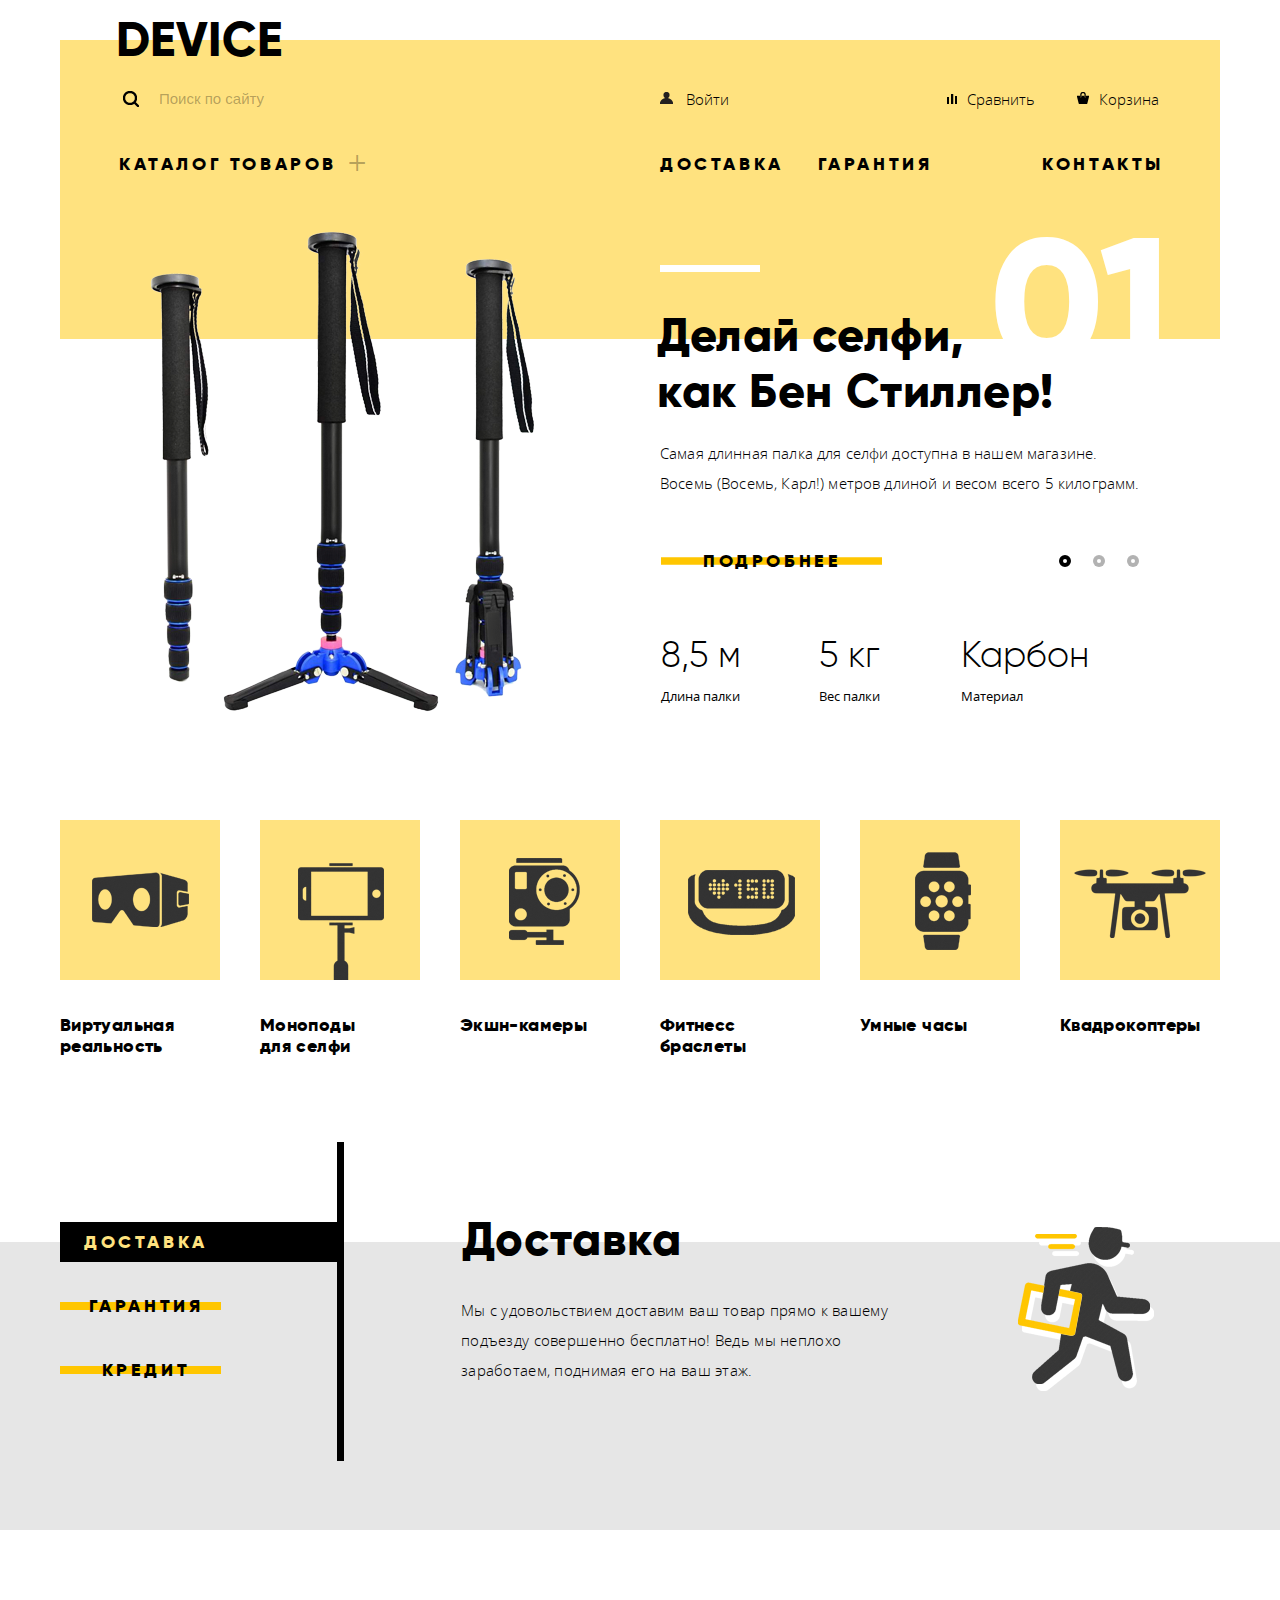
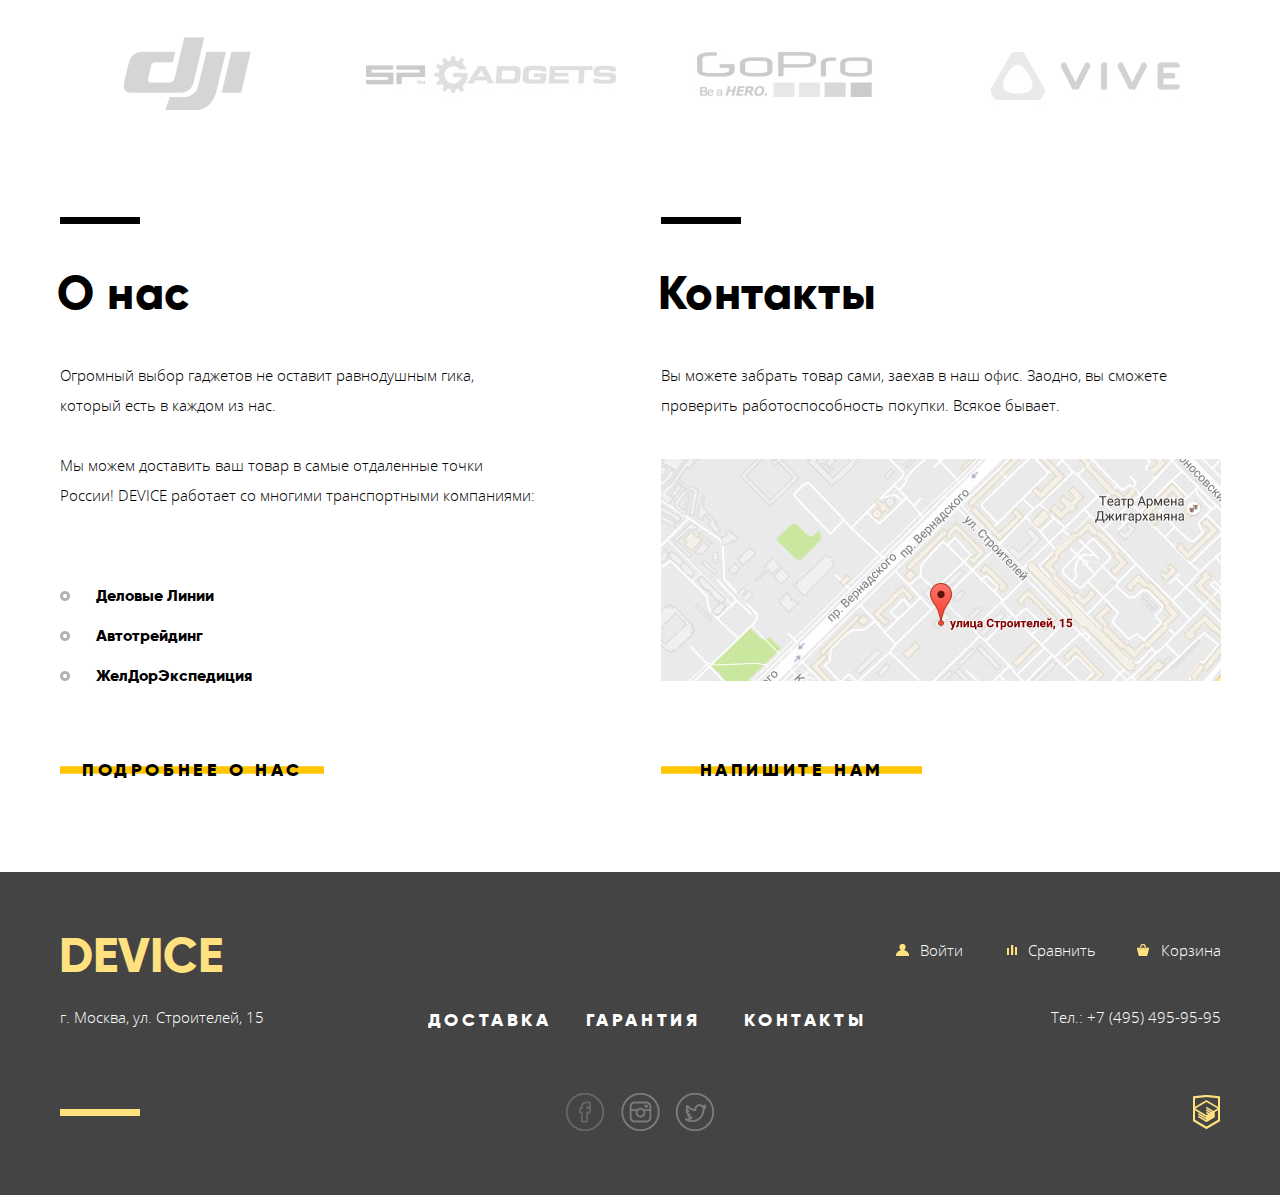
==== index.html @ 7cd91517 "With beautify" ====
<!DOCTYPE html>
<html lang='ru'>

<head>
    <meta charset='utf-8'>
    <title>HTML Academy: Девайс</title>
    <link rel='stylesheet' href='css/normalize.css'>
    <link rel='stylesheet' href='css/style.css'>
</head>

<body>
    <header class='main-header'>
        <div class='container'>
            <div class='logo'>
                <a>DEVICE</a>
            </div>

            <div class='main-navigation clearfix'>
                <form action='https://echo.htmlacademy.ru' method=”post”>
                    <input class="search-heald" type='search' name='search' placeholder='Поиск по сайту'>
                    <button class="search-btn" type="submit">Найти</button>
                </form>

                <a class='login' href='#'>Войти</a>
                <a class='basket' href='#'>Корзина</a>
                <a class='compare' href='#'>Сравнить</a>
            </div>

            <nav class='main-menu'>
                <ul class='level'>
                    <li class="first-name">
                        <a href='#'>каталог товаров</a>

                        <div class='menu-catalog'>
                            <ul>
                                <li><a href='#'>Виртуальная реальность</a>
                                </li>
                                <li><a href='catalog.html'>Моноподы для селфи</a>
                                </li>
                                <li><a href='#'>Экшн-камеры</a>
                                </li>
                            </ul>
                            <ul>
                                <li><a href='#'>Фитнесс-браслеты</a>
                                </li>
                                <li><a href='#'>Умные часы</a>
                                </li>
                            </ul>
                            <ul>
                                <li><a href='#'>Квадрокоптеры</a>
                                </li>
                            </ul>
                        </div>
                    </li>
                    <li>
                        <a href='#'>доставка</a>
                    </li>
                    <li>
                        <a href='#'>гарантия</a>
                    </li>
                    <li>
                        <a href='#'>контакты</a>
                    </li>
                </ul>
            </nav>
            <div class='marker'>
                <hr>
            </div>
        </div>
    </header>

    <main class='main'>
        <section class='container'>
            <div class='slide slide-1'>
                <div class='slide-img'>
                    <img src='img/slide_1.png' width='384' height='486' alt='Фото серфи палки'>
                </div>
                <span class='number'>01</span>
                <div class='slide-description'>
                    <h2>Делай селфи,<br>
              как Бен Стиллер!</h2>
                    <p>Самая длинная палка для селфи доступна в нашем магазине. Восемь (Восемь, Карл!) метров длиной и весом всего 5 килограмм.</p>
                    <a class='btn detail' href='#'>Подробнее</a>
                    <table>
                        <col span='3'>
                            <tr>
                                <td>8,5 м</td>
                                <td>5 кг</td>
                                <td>Карбон</td>
                            </tr>
                            <tr>
                                <th>Длина палки</th>
                                <th>Вес палки</th>
                                <th>Материал</th>
                            </tr>
                    </table>
                </div>
            </div>

            <div class='slide slide-2'>
                <div class='slide-img'>
                    <img src='img/slide_2.png' width='345' height='485' alt='Фото Фитнес браслеты'>
                </div>
                <span class='number'>02</span>
                <div class='slide-description'>
                    <h2>Худеем<br>
              правильно!</h2>
                    <p>Мотивирующие фитнесс-браслеты помогут найти в себе силы не пропускать занятия и соблюдать диету.</p>
                    <a class='btn detail' href='#'>Подробнее</a>
                    <table>
                        <col span='3'>
                            <tr>
                                <td>48 часов</td>
                                <td></td>
                                <td></td>
                            </tr>
                            <tr>
                                <th>Без подзарядки</th>
                                <th></th>
                                <th></th>
                            </tr>
                    </table>
                </div>
            </div>

            <div class='slide slide-3'>
                <div class='slide-img'>
                    <img src='img/slide_3.png' width='526' height='334' alt='Фото Квадрокоптеры'>
                </div>
                <span class='number'>03</span>
                <div class='slide-description'>
                    <h2>Порхает как бабочка,<br>
              жалит как пчела!</h2>
                    <p>Этот обычный, на первый взгляд, квадрокоптер оснащен мощным лазером, замаскированным под стандартную камеру.</p>
                    <a class='btn detail' href='#'>Подробнее</a>
                    <table>
                        <col span='3'>
                            <tr>
                                <td>800 м</td>
                                <td>50 м</td>
                                <td></td>
                            </tr>
                            <tr>
                                <th>Дальность полёта</th>
                                <th>Радиус поражения</th>
                                <th></th>
                            </tr>
                    </table>
                </div>
            </div>

            <div class='slider-buttons'>
                <input type='radio' id='btn-01' name='slide' checked>
                <input type='radio' id='btn-02' name='slide'>
                <input type='radio' id='btn-03' name='slide'>
                <label for='btn-01'></label>
                <label for='btn-02'></label>
                <label for='btn-03'></label>
            </div>
        </section>

        <section class='catalog-names container'>
            <a href='#'>
                <div class="cont-img">
                    <img src='img/popular_1.png' width='97' height='55' alt='Виртуальная реальность'>
                </div>
                <span>Виртуальная реальность</span>
            </a>

            <a class="down-flex" href='catalog.html'>
                <div class="cont-img">
                    <img src='img/popular_2.png' width='86' height='117' alt='Моноподы для селфи'>
                </div>
                <span>Моноподы для селфи</span>
            </a>

            <a href='#'>
                <div class="cont-img">
                    <img src='img/popular_3.png' width='71' height='87' alt='Экшн-камеры'>
                </div>
                <span>Экшн-камеры</span>
            </a>

            <a href='#'>
                <div class="cont-img">
                    <img src='img/popular_4.png' width='107' height='65' alt='Фитнесс браслеты'>
                </div>
                <span>Фитнесс браслеты</span>
            </a>

            <a href='#'>
                <div class="cont-img">
                    <img src='img/popular_5.png' width='56' height='98' alt='Умные часы'>
                </div>
                <span>Умные часы</span>
            </a>

            <a href='#'>
                <div class="cont-img">
                    <img src='img/popular_6.png' width='132' height='69' alt='Квадрокоптеры'>
                </div> <span>Квадрокоптеры</span>
            </a>
        </section>

        <section class='services-slider'>
            <div class='container'>
                <input type='radio' id='btn-1' name='toggle' checked>
                <input type='radio' id='btn-2' name='toggle'>
                <input type='radio' id='btn-3' name='toggle'>
                <div class='slides'>
                    <label for='btn-1'><span>доставка</span>
                    </label>
                    <label for='btn-2'><span>гарантия</span>
                    </label>
                    <label for='btn-3'><span>кредит</span>
                    </label>
                </div>

                <div class='service-item delivery'>
                    <h2>Доставка</h2>
                    <p>Мы с удовольствием доставим ваш товар прямо к вашему подъезду совершенно бесплатно! Ведь мы неплохо заработаем, поднимая его на ваш этаж.</p>
                </div>

                <div class='service-item guarantee'>
                    <h2>Гарантия</h2>
                    <p>Если из-за возгарания купленного у нас товара у вас сгорит дом — не переживайте, мы выдадим вам новый. Товар, не дом, конечно же.</p>
                </div>

                <div class='service-item credit'>
                    <h2>Кредит</h2>
                    <p>Залезть в долговую яму стало проще! Кредитные консультанты подберут для вас наиболее выгодные условия кредита. Выгодные для нашего банка, разумеется.</p>
                </div>
            </div>
        </section>

        <section class='logotypes container'>
            <a href='#'><img src='img/logo_1.png' width='260' height='100' alt='DJI'>
            </a>
            <a href='#'><img src='img/logo_2.png' width='260' height='100' alt='Gardets'>
            </a>
            <a href='#'><img src='img/logo_3.png' width='260' height='100' alt='GoPro'>
            </a>
            <a href='#'><img src='img/logo_4.png' width='260' height='100' alt='VIVE'>
            </a>
        </section>

        <div class='container'>
            <section class='info'>
                <h2>О нас</h2>
                <p>Огромный выбор гаджетов не оставит равнодушным гика, который есть в каждом из нас.</p>
                <p>Мы можем доставить ваш товар в самые отдаленные точки России! DEVICE работает со многими транспортными компаниями:</p>
                <ul>
                    <li>Деловые Линии</li>
                    <li>Автотрейдинг</li>
                    <li>ЖелДорЭкспедиция</li>
                </ul>
                <a class='btn' href='#'>Подробнее о нас</a>
            </section>

            <section class='contacts'>
                <h2>Контакты</h2>
                <p>Вы можете забрать товар сами, заехав в наш офис. Заодно, вы сможете проверить работоспособность покупки. Всякое бывает.</p>
                <a class='map' href='map.html'>
                    <img src='img/map.jpg' width='560' height='222' alt='Карта расположения'>
                </a>
                <a class='btn' href='form.html'>НАпишите нам</a>
            </section>
        </div>


        <div class='popup write-us'>
            <form action='https://echo.htmlacademy.ru' method=”post”>
                <label>Ваше имя:
                    <input type='text' name='name' placeholder='Представьтесь, пожалуйста'>
                </label>
                <label>Ваш e-mail:
                    <input type='email' name='email' placeholder='Для отправки ответа'>
                </label>
                <p>Текст письма:
                    <textarea name='emailtext' rows='3' cols='40' placeholder='В свободной форме'></textarea>
                </p>
                <button class='btn' type='submit' name='write-us'>Отправить</button>
            </form>
            <button class='btn-close' type='button' name='close'>Close</button>
        </div>

        <div class='popup big-map' title='Карта расположения'>
            <iframe src='https://www.google.com/maps/embed?pb=!1m14!1m8!1m3!1d3997.286304334932!2d30.323040340197753!3d59.93806332403565!3m2!1i1024!2i768!4f13.1!3m3!1m2!1s0x4696310fca5ba729%3A0xea9c53d4493c879f!2z0JHQvtC70YzRiNCw0Y8g0JrQvtC90Y7RiNC10L3QvdCw0Y8g0YPQuy4sIDE5LCDQodCw0L3QutGCLdCf0LXRgtC10YDQsdGD0YDQsywgMTkxMTg2!5e0!3m2!1sru!2sru!4v1424780846523' width='960' height='559' frameborder='0' style='border:0' allowfullscreen></iframe>
            <button class='btn-close' type='button' name='close'>Close</button>
        </div>
    </main>

    <footer class='main-footer'>
        <div class='container'>

            <div class='footer-logo'>
                <a>DEVICE</a>
                <p class='address'>г. Москва, ул. Строителей, 15</p>
            </div>

            <div class='footer-login'>
                <a href='#'>Войти</a>
                <a href='#'>Сравнить</a>
                <a href='#'>Корзина</a>
                <p class='phone'>Тел.: +7 (495) 495-95-95</p>
                <a class="icon-academy" href="#" alt=''>icon-academy</a>
            </div>

            <div class='footer-menu'>
                <ul class='menu-centre'>
                    <li><a href='#'>Доставка</a>
                    </li>
                    <li><a href='#'>Гарантия</a>
                    </li>
                    <li><a href='#'>Контакты</a>
                    </li>
                </ul>

                <div class='footer-social'>
                    <a class='social-btn social-btn-fb' href='#'>facebook</a>
                    <a class='social-btn social-btn-inst' href='#'>instagram</a>
                    <a class='social-btn social-btn-twit' href='#'>twiter</a>
                </div>
            </div>

        </div>
    </footer>

    <script>
        var linkWrite = document.querySelector('.contacts .btn');
        var write = document.querySelector('.write-us-show');
    </script>
</body>

</html>
---- css/style.css ----
@font-face {
    font-family: 'Open Sans';
    font-style: normal;
    font-weight: 300;
    src: url('../fonts/opensanslight.woff2') format('woff2'), url('../fonts/opensanslight.woff') format('woff'), url('../fonts/opensanslight.ttf') format('truetype');
}
@font-face {
    font-family: 'Open Sans';
    font-style: normal;
    font-weight: 600;
    src: url('../fonts/opensans.woff2') format('woff2'), url('../fonts/opensans.woff') format('woff'), url('../fonts/opensans.ttf') format('truetype');
}
@font-face {
    font-family: 'Gilroy';
    font-style: normal;
    font-weight: 700;
    src: url('../fonts/gilroyextrabold.woff2') format('woff2'), url('../fonts/gilroyextrabold.woff') format('woff'), url('../fonts/Gilroyextrabold.ttf') format('truetype');
}
@font-face {
    font-family: 'Gilroy';
    font-style: normal;
    font-weight: 300;
    src: url('../fonts/gilroylight.woff2') format('woff2'), url('../fonts/gilroylight.woff') format('woff'), url('../fonts/Gilroylight.ttf') format('truetype');
}
body {
    display: flex;
    justify-content: center;
    flex-wrap: wrap;
    min-width: 1200px;
    background-color: #ffffff;
    font-family: 'Open Sans', Arial, sans-serif;
    font-size: 15px;
    line-height: 30px;
    font-weight: lighter;
}
a {
    text-decoration: none;
    color: #000000;
}
img {
    max-width: 100%;
}
.container {
    width: 1160px;
    margin: 0 20px;
    position: relative;
}
.clearfix::after {
    content: '';
    display: table;
    clear: both;
}
/*  Start header  */

.main-header .container {
    margin-top: 40px;
    background-color: #ffe27f;
}
.main-header a:hover {
    opacity: 0.6;
}
.main-header a:active {
    opacity: 0.3;
}
.logo {
    position: relative;
    top: -15px;
    margin-left: 56px;
    letter-spacing: 0.01em;
    font-family: 'Gilroy', Arial, sans-serif;
    font-weight: 900;
    font-size: 48px;
    color: black;
}
.inner .logo {
    top: -13px;
    margin-left: 59px;
}
.main-navigation {
    position: relative;
    margin-left: 5%;
    margin-right: 5%;
    margin-top: 14px;
}
.search-heald {
    float: left;
    width: 355px;
    font-size: 15px;
    padding-left: 41px;
    margin-top: 5px;
    border: none;
    background-color: #ffe27f;
    background-image: url(../img/icon_search.png);
    background-repeat: no-repeat;
    background-position: 5px 2px;
    color: rgba( 0, 0, 0, 0.3);
}
.search-heald::-webkit-input-placeholder {
    color: rgba( 0, 0, 0, 0.3)
}
.search-heald::-moz-placeholder {
    color: rgba( 0, 0, 0, 0.3)
}
.search-heald:-ms-input-placeholder {
    color: rgba( 0, 0, 0, 0.3)
}
.search-heald:hover::-webkit-input-placeholder {
    color: rgba( 0, 0, 0, 0.6)
}
.search-heald:hover::-moz-placeholder {
    color: rgba( 0, 0, 0, 0.6)
}
.search-heald:hover:-ms-input-placeholder {
    color: rgba( 0, 0, 0, 0.6)
}
.search-heald:focus::-webkit-input-placeholder {
    color: rgba( 0, 0, 0, 1)
}
.search-heald:focus::-moz-placeholder {
    color: rgba( 0, 0, 0, 1)
}
.search-heald:focus:-ms-input-placeholder {
    color: rgba( 0, 0, 0, 1)
}
.main-navigation input:focus {
    color: rgba( 0, 0, 0, 1);
    border-bottom: 2px solid black;
}
.main-navigation .search-btn {
    visibility: hidden;
    display: inline-block;
    vertical-align: baseline;
    position: absolute;
    left: 355px;
    bottom: 4px;
    width: 80px;
    height: 45px;
    background-color: transparent;
    background-image: none;
    border: 2px solid black;
    padding-left: 0;
}
.main-navigation .search-btn:hover {
    background-color: black;
    color: white;
}
.main-navigation .search-btn:active {
    color: rgba(255, 255, 255, 0.5);
    visibility: visible;
}
.search-heald:focus ~ .search-btn {
    visibility: visible;
}
.main-navigation a {
    display: inline-block;
    vertical-align: baseline;
    margin-right: 3px;
    padding-left: 31px;
    background-repeat: no-repeat;
    background-position: 5px 8px;
}
.main-navigation .login {
    float: left;
    margin-left: 182px;
    padding-right: 15px;
    max-width: 184px;
    overflow: hidden;
    text-overflow: clip;
    background-image: url(../img/icon_user.png);
}
.inner .logout {
    padding-left: 4px;
}
.main-navigation .compare {
    float: right;
    padding-right: 30px;
    background-image: url(../img/icon_compare.png);
    background-position: 11px 10px;
}
.main-navigation .basket {
    float: right;
    background-image: url(../img/icon_basket.png);
    background-position: 9px 8px;
}
.main-menu {
    margin-left: 59px;
    margin-right: 56px;
    margin-top: 35px;
    padding-bottom: 29px;
    font-family: 'Gilroy', Arial, sans-serif;
    font-weight: 900;
    font-size: 18px;
    color: black;
    text-transform: uppercase;
    letter-spacing: 0.2em;
}
.level {
    text-align: right;
    padding-left: 0;
}
.level>li {
    display: inline-block;
    vertical-align: baseline;
    width: 130px;
}
.level>li:first-child {
    float: left;
    width: 255px;
    text-align: left;
}
.first-name:hover .menu-catalog {
    display: inline-block;
    vertical-align: baseline;
}
.menu-catalog:hover {
    display: inline-block;
    vertical-align: baseline;
}
.first-name:after {
    content: '+';
    position: absolute;
    padding-left: 10px;
    font-size: 38px;
    font-weight: 300;
    cursor: pointer;
    color: rgba( 0, 0, 0, 0.3)
}
.first-name:hover:after {
    color: rgba( 0, 0, 0, 0.2)
}
.first-name:active:after {
    color: rgba( 0, 0, 0, 0.1)
}
.level>li:nth-child(3) {
    margin-left: 10px;
}
.level>li:last-child {
    margin-left: 93px;
}
.menu-catalog {
    position: absolute;
    display: none;
    width: 1140px;
    top: 130px;
    left: 0px;
    background-color: #ffe27f;
    padding-top: 40px;
    padding-left: 20px;
    padding-bottom: 40px;
    z-index: 10;
    font-family: 'Open Sans', Arial, sans-serif;
    font-size: 15px;
    font-weight: 300;
    text-transform: none;
    letter-spacing: 0.01em;
}
.menu-catalog ul {
    display: inline-block;
    list-style: none;
    vertical-align: top;
}
/*  Only for Index.html  */

.marker {
    width: 100%;
    height: 74px;
}
.marker hr {
    width: 100px;
    height: 7px;
    margin-left: 600px;
    margin-top: 39px;
    border: none;
    background-color: #ffffff;
}
/* Start HEADER for catalog.html section */

.inner h1 {
    font-family: 'Gilroy', Arial, sans-serif;
    font-size: 47px;
    line-height: 56px;
    font-weight: 900;
    margin: 0;
}
.arrows {
    padding-left: 60px;
    padding-top: 33px;
    background-color: #ffffff;
    letter-spacing: 0.04em;
}
.breadcrumbs ul {
    padding: 0;
    padding-top: 1px;
    margin-left: -1px;
}
.breadcrumbs li {
    display: inline-block;
    vertical-align: baseline;
    letter-spacing: -0.01em;
    color: rgba(0, 0, 0, 0.3);
}
.breadcrumbs a {
    color: rgba(0, 0, 0, 0.3);
    padding-right: 17px;
    background-image: url(../img/icon_nav_arrow.png);
    background-repeat: no-repeat;
    background-position: right center;
}
.second-layer {
    margin-left: 15px;
    margin-right: 10px;
}
/* End HEADER for catalog.html section */
/*  End header  */
/*  Start main  */

.main {
    width: 100%;
    display: flex;
    flex-wrap: wrap;
    justify-content: center;
}
.main h2 {
    font-family: 'Gilroy', Arial, sans-serif;
    font-size: 47px;
    line-height: 56px;
    font-weight: 900;
    margin: 0;
    margin-left: -3px;
    margin-top: 3px;
    letter-spacing: 0.012em;
}
.slide-1 img {
    padding-left: 90px;
    margin-top: -111px;
    position: relative;
}
.slide-img {
    display: inline-block;
    vertical-align: top;
    float: left;
    width: 600px;
}
.slide-2,
.slide-3 {
    display: none;
}
.slide-description {
    display: inline-block;
    vertical-align: top;
    margin-top: -35px;
}
.number {
    position: absolute;
    right: 55px;
    top: -110px;
    width: 175px;
    font-family: 'Gilroy', Arial, sans-serif;
    font-size: 180px;
    font-weight: 900;
    line-height: 150px;
    color: #ffffff;
}
.slide-description p {
    padding-top: 4px;
    width: 485px;
    margin-bottom: 1px;
    letter-spacing: 0.01em;
}
.btn {
    display: inline-block;
    vertical-align: baseline;
    padding: 0 42px;
    margin: 42px 0;
    position: relative;
    border: none;
    background-color: transparent;
    line-height: 40px;
    font-family: 'Gilroy', Arial, sans-serif;
    font-weight: 900;
    font-size: 18px;
    color: black;
    text-transform: uppercase;
    letter-spacing: 0.2em;
    z-index: 1;
}
/*  start color line under text  */

.btn:before {
    content: '';
    position: absolute;
    display: inline-block;
    height: 6px;
    top: 16px;
    right: 1px;
    left: 0;
    z-index: -1;
    background-color: #ffc600;
    border-top: 1px solid #ffd43e;
    border-bottom: 1px solid #ffd43e;
}
.btn:hover {
    background-color: #ffc600;
}
.btn:active {
    color: rgba(0, 0, 0, 0.3);
}
.slide-description .btn {
    margin-left: 1px;
}
/*  end color line under text  */

.slide-description table {
    margin-left: -2px;
    table-layout: fixed;
    width: 460px;
    text-align: left;
}
.slide-description td {
    font-family: 'Gilroy', Arial, sans-serif;
    font-size: 36px;
    line-height: 58px;
}
.slide-description td:nth-child(2) {
    width: 138px;
}
.slide-description th {
    font-family: 'Open Sans', Arial, sans-serif;
    font-size: 13px;
    line-height: 16px;
}
.slider-buttons {
    display: inline-block;
    vertical-align: baseline;
    position: relative;
    left: 390px;
    bottom: 161px;
}
.slider-buttons input {
    display: none;
}
.slider-buttons label {
    margin: 0 9px;
    display: inline-block;
    vertical-align: baseline;
    width: 4px;
    height: 4px;
    border-radius: 50%;
    border: 4px solid rgba(0, 0, 0, 0.3);
    background-color: white;
}
#btn-01:checked ~ label[for='btn-01'],
#btn-02:checked ~ label[for='btn-02'],
#btn-03:checked ~ label[for='btn-03'] {
    border-color: rgba(0, 0, 0, 1);
}
.slider-buttons label:hover {
    border-color: rgba(0, 0, 0, 0.4);
}
.slider-buttons label:active {
    border-color: rgba(0, 0, 0, 1);
}
/*  example of FLEX  */

.catalog-names {
    margin-top: 83px;
    display: flex;
    flex-wrap: wrap-reverse;
    justify-content: space-between;
}
.catalog-names a {
    display: inline-block;
    vertical-align: baseline;
    width: 160px;
}
.catalog-names a:nth-child(1) img {
    margin-top: -1px;
}
.catalog-names a:nth-child(2) img {
    margin-left: 2px;
}
.catalog-names a:nth-child(3) img {
    margin-top: 2px;
    margin-left: 9px;
}
.catalog-names a:nth-child(4) img {
    margin-top: 4px;
    margin-left: 3px;
}
.catalog-names a:nth-child(5) img {
    margin-top: 2px;
    margin-left: 6px;
}
.catalog-names a:nth-child(6) img {
    margin-top: 6px;
    margin-left: -1px;
}
.cont-img {
    display: flex;
    justify-content: center;
    align-items: center;
    width: 160px;
    height: 160px;
    background-color: #ffe27f;
    margin-bottom: 35px;
}
.cont-img:hover {
    background-color: #ffc600;
}
.cont-img:active img {
    opacity: 0.3;
}
.down-flex div {
    align-items: flex-end;
}
.catalog-names span {
    display: inline-block;
    font-family: 'Gilroy', Arial, sans-serif;
    font-weight: 900;
    font-size: 18px;
    color: black;
    line-height: 21px;
    vertical-align: top;
    letter-spacing: 0.020em;
}
.down-flex span {
    width: 120px;
}
.services-slider {
    width: 100%;
    margin-top: 185px;
    background-color: #e6e6e6;
    height: 288px;
}
.services-slider .container {
    margin: 0 auto;
    position: relative;
    top: -100px;
    height: 320px;
    padding-left: 2px;
}
.services-slider input {
    display: none;
}
.services-slider .slides {
    display: inline-block;
    vertical-align: baseline;
    border-right: 7px solid #000;
    min-width: 100px;
    width: 277px;
    padding-top: 80px;
    padding-bottom: 47px;
    margin-left: -1px;
}
.services-slider label {
    display: block;
    margin-bottom: 24px;
    font-family: 'Gilroy', Arial, sans-serif;
    font-weight: 900;
    font-size: 18px;
    color: black;
    text-transform: uppercase;
    letter-spacing: 0.2em;
}
.services-slider span {
    display: inline-block;
    vertical-align: baseline;
    position: relative;
    width: 150px;
    padding-left: 11px;
    text-align: center;
    line-height: 40px;
    cursor: pointer;
    z-index: 0;
}
.services-slider span::before {
    content: '';
    position: absolute;
    height: 8px;
    left: 0;
    right: 0;
    top: 16px;
    background-color: #ffc600;
    z-index: -1;
}
.services-slider span:hover {
    background-color: #ffc600;
}
.services-slider span:active {
    background-color: #000;
}
.services-slider span:active::before {
    content: none;
}
#btn-1:checked ~ div label[for='btn-1'],
#btn-2:checked ~ div label[for='btn-2'],
#btn-3:checked ~ div label[for='btn-3'] {
    color: #ffe27f;
    background-color: #000000;
}
#btn-1:checked ~ div label[for='btn-1'] span::before,
#btn-2:checked ~ div label[for='btn-2'] span::before,
#btn-3:checked ~ div label[for='btn-3'] span::before {
    content: none;
}
.service-item {
    display: inline-block;
    vertical-align: baseline;
    max-width: 455px;
    margin-left: 113px;
    letter-spacing: 0.019em;
}
.delivery:before {
    content: '';
    display: inline-block;
    vertical-align: baseline;
    position: absolute;
    width: 140px;
    height: 170px;
    right: 63px;
    top: 85px;
    background-image: url(../img/delivery.png);
    background-repeat: no-repeat;
}
.service-item h2 {
    padding-bottom: 13px;
    padding-left: 4px;
    letter-spacing: 0.02em;
}
.guarantee,
.credit {
    display: none;
}
.logotypes {
    display: flex;
    justify-content: space-between;
    padding-top: 95px;
    padding-bottom: 65px;
}
.logotypes a {
    display: inline-block;
    vertical-align: baseline;
}
.logotypes img {
    filter: grayscale(1);
    opacity: 0.2;
}
.logotypes img:hover {
    filter: grayscale(0);
    opacity: 1;
}
.info {
    display: inline-block;
    vertical-align: baseline;
    width: 41%;
    padding-right: 118px;
    padding-top: 4px;
    padding-left: 0px;
}
.info:before,
.contacts:before {
    content: '';
    display: inline-block;
    vertical-align: baseline;
    width: 80px;
    height: 7px;
    background-color: #000000;
}
.info h2,
.contacts h2 {
    margin-top: 32px;
    margin-bottom: 39px;
}
.info p {
    margin-top: 30px;
    letter-spacing: 0.00em;
}
.info ul {
    padding: 0;
    margin-top: 66px;
    font-family: 'Gilroy', Arial, sans-serif;
    font-size: 16px;
    font-weight: 900;
}
.info li {
    line-height: 40px;
    list-style: none;
    padding-left: 36px;
    background-image: url(../img/icon_circle.png);
    background-repeat: no-repeat;
    background-position: 0 center;
}
.info .btn {
    margin-top: 38px;
    padding-left: 22px;
    padding-right: 22px;
}
.contacts {
    padding-top: 4px;
    padding-left: 3px;
    padding-bottom: 40px;
    display: inline-block;
    width: 559px;
    vertical-align: top;
}
.contacts .map {
    display: inline-block;
    vertical-align: baseline;
    margin-top: 24px;
    margin-right: -1px;
    margin-bottom: 20px;
}
.contacts .btn {
    margin-top: 40px;
    padding-left: 39px;
    padding-right: 39px;
}
.popup {
    display: none;
    position: fixed;
    width: 960px;
    height: 559px;
    z-index: 20;
    top: 15%;
    left: 50%;
    margin-left: -480px;
    box-shadow: 0 10px 20px 5px rgba(0, 0, 0, 0.5);
}
.write-us-show,
.map-show {
    display: block;
}
.write-us {
    background-color: white;
    width: 760px;
    height: 359px;
    padding: 100px;
    text-align: left;
    font-size: 0;
}
.write-us label {
    width: 360px;
    display: inline-block;
    vertical-align: baseline;
    font-family: 'Gilroy', Arial, sans-serif;
    font-size: 18px;
    font-weight: 900;
}
.write-us label:first-child {
    margin-right: 40px;
}
.write-us p {
    margin-top: 40px;
    font-family: 'Gilroy', Arial, sans-serif;
    font-size: 18px;
    font-weight: 900;
}
.write-us input,
.write-us textarea {
    padding-left: 20px;
    font-family: 'Open Sans', Arial, sans-serif;
    font-size: 14px;
    font-weight: 500;
    line-height: 50px;
    background-color: #f3f3f3;
    color: black;
    border: none;
    overflow: hidden;
}
.write-us input {
    width: 340px;
}
.write-us textarea {
    display: block;
    width: 740px;
    height: 155px;
    color: rgba(0, 0, 0, 0.4);
}
.write-us .btn {
    z-index: 1;
}
.big-map iframe {
    background-color: #ebebeb;
    background-image: url(../img/big_map.jpg);
    background-size: contain;
}
.btn-close {
    position: absolute;
    display: block;
    width: 55px;
    height: 55px;
    top: 22px;
    right: 22px;
    border-radius: 50%;
    background-color: #ffc600;
    border: 1px solid #ffc600;
    opacity: 0.5;
    font-size: 0;
}
.btn-close:before,
.btn-close:after {
    content: '';
    position: absolute;
    width: 34px;
    height: 3px;
    left: 10px;
    top: 25px;
    background-color: white;
}
.btn-close:before {
    transform: rotate(45deg)
}
.btn-close:after {
    transform: rotate(-45deg)
}
.btn-close:hover {
    opacity: 1;
}
.btn-close:active::before,
.btn-close:active::after {
    opacity: 0.4;
}
/* Start MAIN for catalog.html section */

.catalog {
    width: 100%;
    margin-top: 29px;
    display: flex;
}
.inner-container {
    flex-grow: 1;
    margin-bottom: -5px;
    padding-left: 20px;
    background-image: linear-gradient(to bottom, #dbdbdb 70px, #f0f0f0 70px);
    text-align: right;
}
.inner-container:last-child {
    padding-left: 0;
    padding-right: 20px;
    background-image: linear-gradient(to bottom, #ebebeb 70px, #ffffff 70px);
    text-align: left;
}
aside.filters {
    margin-left: auto;
    width: 348px;
    display: inline-block;
    vertical-align: top;
    text-align: left;
}
.filters h2 {
    text-align: right;
    padding-left: 20px;
    padding-right: 180px;
    padding-top: 7px;
    padding-bottom: 7px;
    font-family: 'Gilroy', Arial, sans-serif;
    font-weight: 900;
    font-size: 16px;
    text-transform: uppercase;
    letter-spacing: 0.2em;
}
.form {
    margin-left: 79px;
    margin-right: 68px;
    padding-top: 42px;
}
.form h3 {
    margin-top: 26px;
    margin-bottom: 0;
    padding: 10px 0;
    border-top: 2px solid #000000;
    font-family: 'Gilroy', Arial, sans-serif;
    font-size: 18px;
    line-height: 26px;
    font-weight: 900;
}
/*  Start Range filter  */

.range-filter {
    width: 100%;
}
.range-controls {
    position: relative;
    height: 23px;
    padding-top: 23px;
    padding-right: 0px;
    padding-left: 10px;
}
.range-controls .scale {
    height: 2px;
    background: #dcdcdc;
}
.range-controls .bar {
    width: 55%;
    height: 2px;
    background: #72ca00;
}
.range-controls .toggle {
    position: absolute;
    top: 17px;
    left: 0px;
    width: 9px;
    height: 9px;
    cursor: pointer;
    border: 3px solid #000;
    border-radius: 50%;
    background: #ffffff;
}
.range-controls .toggle:active {
    background-color: #63b000;
    border: 3px solid #fff;
    box-shadow: 0 2px 5px 1px #000;
}
.range-controls .toggle-min {
    left: -2px;
}
.range-controls .toggle-max {
    left: 110px;
}
.price-controls {
    font-size: 0;
    margin-top: -15px;
}
.price-controls label {
    font-size: 14px;
    display: inline-block;
    vertical-align: baseline;
    width: 44%;
    opacity: 0.2;
}
.price-controls input {
    font-family: 'Gilroy', Arial, sans-serif;
    font-size: 14px;
    width: 33px;
    color: #283136;
    border: none;
    background: #f1f1f1;
}
/*  End Range filter  */

.color,
.bluetooth {
    position: relative;
    padding-top: 4px;
    padding-bottom: 7px;
    text-transform: capitalize;
}
.color label,
.bluetooth label {
    display: block;
    padding-top: 6px;
    padding-bottom: 4px;
    padding-left: 39px;
}
.color label:before {
    content: '';
    position: absolute;
    width: 23px;
    height: 23px;
    left: -1px;
    margin-top: 4px;
    background-color: #dcdcdc;
    border: 1px solid transparent;
    border-radius: 10%;
}
.color label:hover::before {
    background-color: #cfcfcf;
}
.color label:active::before {
    background-color: #c5c5c5;
}
.color input,
.bluetooth input {
    display: none;
}
.color input:checked + label:after {
    content: url(../img/icon_tick.png);
    position: absolute;
    width: 23px;
    height: 23px;
    left: 5px;
    margin-top: -2px;
}
.bluetooth input {
    width: 20px;
    height: 20px;
    margin-right: 14px;
}
.bluetooth label {
    padding-left: 39px;
}
.bluetooth label:before {
    content: '';
    position: absolute;
    width: 19px;
    height: 19px;
    left: -1px;
    margin-top: 4px;
    border: 2px solid #c7c7c7;
    border-radius: 50%;
}
.bluetooth label:hover::before {
    border-color: #bdbdbd;
}
.bluetooth label:active::before {
    border-color: #aeaeae;
}
.bluetooth input:checked + label:after {
    content: '';
    position: absolute;
    width: 5px;
    height: 5px;
    left: 6px;
    margin-top: 11px;
    border: 2px solid black;
    border-radius: 50%;
}
.form .btn {
    margin-left: -1px;
    padding-left: 41px;
    padding-right: 40px;
}
.catalog-item {
    width: 852px;
    display: flex;
    align-self: flex-start;
    flex-wrap: wrap;
    margin-right: auto;
}
.filters .btn {
    margin-top: 27px;
}
.sorting {
    width: 100%;
    display: inline-block;
    vertical-align: baseline;
    margin-right: auto;
    align-self: flex-start;
}
.sorting h2 {
    display: inline-block;
    vertical-align: baseline;
    padding-left: 73px;
    padding-right: 46px;
    padding-top: 7px;
    padding-bottom: 7px;
    font-family: 'Gilroy', Arial, sans-serif;
    font-weight: 900;
    font-size: 16px;
    text-transform: uppercase;
    letter-spacing: 0.225em;
}
.sorting form {
    display: inline-block;
    vertical-align: baseline;
}
.sorting label {
    margin-right: 23px;
    cursor: pointer;
    letter-spacing: 0;
    font-family: 'Open Sans', Arial, sans-serif;
    color: rgba(0, 0, 0, 0.3);
}
.sorting label:hover {
    color: rgba(0, 0, 0, 0.6);
}
.sorting label:active {
    color: rgba(0, 0, 0, 1);
}
.sorting input {
    display: none;
}
.sorting input:checked + span {
    color: rgba(0, 0, 0, 1);
}
.sorting .keys-updown {
    display: inline-block;
    vertical-align: top;
    margin-top: 30px;
    margin-left: 161px;
    font-size: 0;
}
.keys-updown a {
    display: inline-block;
    vertical-align: baseline;
    width: 22px;
    margin-left: 22px;
    background-image: url(../img/arrow_up.png);
    background-repeat: no-repeat;
}
.keys-updown a:last-child {
    background-image: url(../img/arrow_down.png);
}
.items {
    padding-top: 58px;
    padding-left: 35px;
    vertical-align: top;
}
.item {
    position: relative;
    display: inline-block;
    vertical-align: top;
    margin-left: 37px;
    margin-bottom: 40px;
    margin-top: 10px;
}
.item:hover .item-hover {
    display: block;
}
.item .item-hover {
    display: none;
    position: absolute;
    width: 360px;
    height: 380px;
    top: 0;
    left: 0;
    line-height: 380px;
    text-align: center;
    cursor: pointer;
    background-color: rgba(239, 239, 239, 0.7);
}
.item-hover .to-basket {
    display: inline-block;
    vertical-align: baseline;
    position: absolute;
    text-align: center;
    top: 170px;
    left: 80px;
    width: 200px;
    height: 40px;
    background-image: linear-gradient(to bottom, rgba(255, 255, 255, 0) 16px, #ffc600 16px, #ffc600 24px, rgba(255, 255, 255, 0) 24px);
    color: black;
    font-family: 'Gilroy', Arial, sans-serif;
    font-weight: 900;
    font-size: 18px;
    letter-spacing: 0.2em;
    line-height: 40px;
}
.item-hover .to-basket:hover {
    background-color: #ffc600;
}
.item-hover .to-basket:active {
    color: rgba( 0, 0, 0, 0.3);
}
.item .to-compare {
    display: inline-block;
    vertical-align: baseline;
    position: absolute;
    top: 220px;
    left: 110px;
    line-height: 20px;
    color: rgba( 0, 0, 0, 0.5);
    font-size: 13px;
}
.item .to-compare:hover {
    color: rgba( 0, 0, 0, 1);
}
.item .to-compare:active {
    color: rgba( 0, 0, 0, 0.2);
}
.item img {
    display: block;
    padding-bottom: 34px;
}
.item b {
    display: inline-block;
    vertical-align: top;
    width: 270px;
    font-family: 'Gilroy', Arial, sans-serif;
    font-weight: 900;
    font-size: 18px;
    line-height: 21px;
    letter-spacing: 0.015em;
}
.item span {
    float: right;
    margin-top: -4px;
    margin-right: -1px;
    font-size: 16px;
    text-transform: lowercase;
    letter-spacing: 0.02em;
}
.catalog-control {
    display: inline-block;
    vertical-align: baseline;
    align-self: flex-end;
    width: 760px;
    margin-left: 72px;
    margin-bottom: 78px;
    margin-top: -1px;
    line-height: 70px;
    text-align: center;
    background-color: #ebebeb;
    font-family: 'Gilroy', Arial, sans-serif;
    font-weight: 900;
    font-size: 16px;
    text-transform: uppercase;
    letter-spacing: 0.2em;
}
.catalog-control a {
    display: inline-block;
    vertical-align: baseline;
}
.catalog-control>a:first-child {
    float: left;
}
.catalog-control>a:last-child {
    float: right;
    margin-right: -3px;
}
.catalog-control>a {
    padding: 0 30px;
}
.catalog-control>a:hover {
    background-color: #d9d9d9;
}
.catalog-control>a:active {
    color: rgba(0, 0, 0, 0.3);
}
.catalog-control ul {
    display: inline-block;
    vertical-align: baseline;
    padding-left: 0;
    margin: 0;
}
.catalog-control li {
    display: inline-block;
    vertical-align: baseline;
    padding-left: 10px;
    padding-right: 7px;
}
.catalog-control .no {
    color: rgba(0, 0, 0, 0.3);
}
.pages a:hover {
    color: rgba(0, 0, 0, 0.6);
}
.pages a:active {
    color: rgba(0, 0, 0, 1);
}
/* Start MAIN for catalog.html section */
/*  End main  */
/*  Start footer  */

.main-footer {
    width: 100%;
    background-color: #444444;
}
.main-footer a {
    color: rgba(255, 255, 255, 0.7);
}
.main-footer a:hover {
    color: rgba(255, 255, 255, 1);
}
.main-footer a:active {
    opacity: 0.3;
}
.main-footer .container {
    margin-left: auto;
    margin-right: auto;
    text-align: center;
    padding-top: 69px;
    color: #ffffff;
}
.footer-logo {
    position: relative;
    float: left;
    text-align: left;
}
.footer-logo:after {
    content: '';
    position: absolute;
    top: 168px;
    width: 80px;
    height: 7px;
    background-color: #ffe27f;
}
.footer-logo a {
    display: inline-block;
    vertical-align: baseline;
    margin-top: 0px;
    margin-left: -1px;
    font-family: 'Gilroy', Arial, sans-serif;
    font-weight: 900;
    font-size: 48px;
    color: #ffe27f;
    opacity: 1;
}
.inner .footer-logo a {
    margin-top: -5px;
    margin-left: -3px;
}
.footer-logo a:hover {
    color: rgba( 255, 198, 0, 1);
}
.footer-logo a:active {
    color: rgba( 255, 198, 0, 0.3);
}
.address {
    margin-top: 21px;
    margin-bottom: 30px;
}
.inner .address {
    margin-top: 26px;
    margin-left: -1px;
}
.main-footer .footer-login {
    float: right;
    margin-top: -6px;
    margin-right: -1px;
    text-align: right;
    opacity: 1;
}
.main-footer .icon-academy {
    display: inline-block;
    vertical-align: baseline;
    position: relative;
    width: 20px;
    height: 40px;
    top: 24px;
    left: 16px;
    background-image: url(../img/icon_html.png);
    background-repeat: no-repeat;
    font-size: 0;
    opacity: 1;
}
.inner .icon-academy {
    left: 17px;
}
.icon-academy:hover {
    background-image: url(../img/icon_html_hover.png)
}
.footer-login a {
    padding-left: 29px;
    margin-left: 32px;
    color: #ffffff;
    background-repeat: no-repeat;
    background-position: 5px center;
}
.footer-login a:nth-child(1) {
    margin-left: 0px;
    background-image: url(../img/icon_user_foot.png);
}
.footer-login a:nth-child(1):hover {
    background-image: url(../img/icon_user_foot_hov.png);
}
.footer-login a:nth-child(2) {
    background-image: url(../img/icon_compare_foot.png);
    background-position: 8px center;
    ;
}
.footer-login a:nth-child(2):hover {
    background-image: url(../img/icon_compare_foot_hov.png);
}
.footer-login a:nth-child(3) {
    background-image: url(../img/icon_basket_foot.png);
}
.footer-login a:nth-child(3):hover {
    background-image: url(../img/icon_basket_foot_hov.png);
}
.phone {
    text-align: right;
    margin-top: 37px;
    margin-bottom: 30px;
}
.footer-menu {
    display: inline-block;
    vertical-align: baseline;
    margin-top: 49px;
    margin-left: 99px;
    padding-bottom: 10px;
}
.inner .footer-menu {
    margin-left: 102px;
}
.footer-menu li {
    display: inline-block;
    vertical-align: baseline;
}
.footer-menu li:nth-child(2) {
    margin-left: 30px;
    margin-right: 40px;
}
.menu-centre a {
    color: #ffffff;
    font-family: 'Gilroy', Arial, sans-serif;
    font-weight: 900;
    font-size: 18px;
    text-transform: uppercase;
    letter-spacing: 0.2em;
    opacity: 1;
}
.menu-centre a:hover {
    opacity: 0.6;
}
.menu-centre a:active {
    opacity: 0.3;
}
.footer-social {
    margin: 52px 0;
    padding-left: 17px;
}
.footer-social a {
    display: inline-block;
    vertical-align: baseline;
    width: 40px;
    height: 40px;
    margin-left: 11px;
    background-repeat: no-repeat;
    background-image: url(../img/icon_f.png);
    font-size: 0;
    opacity: 0.3;
}
.footer-social a:hover {
    opacity: 0.6;
}
.footer-social a:active {
    opacity: 0.1;
}
.footer-social .social-btn-inst {
    background-image: url(../img/icon_inst.png);
}
.footer-social .social-btn-twit {
    background-image: url(../img/icon_twit.png)
}
/*  End footer  */
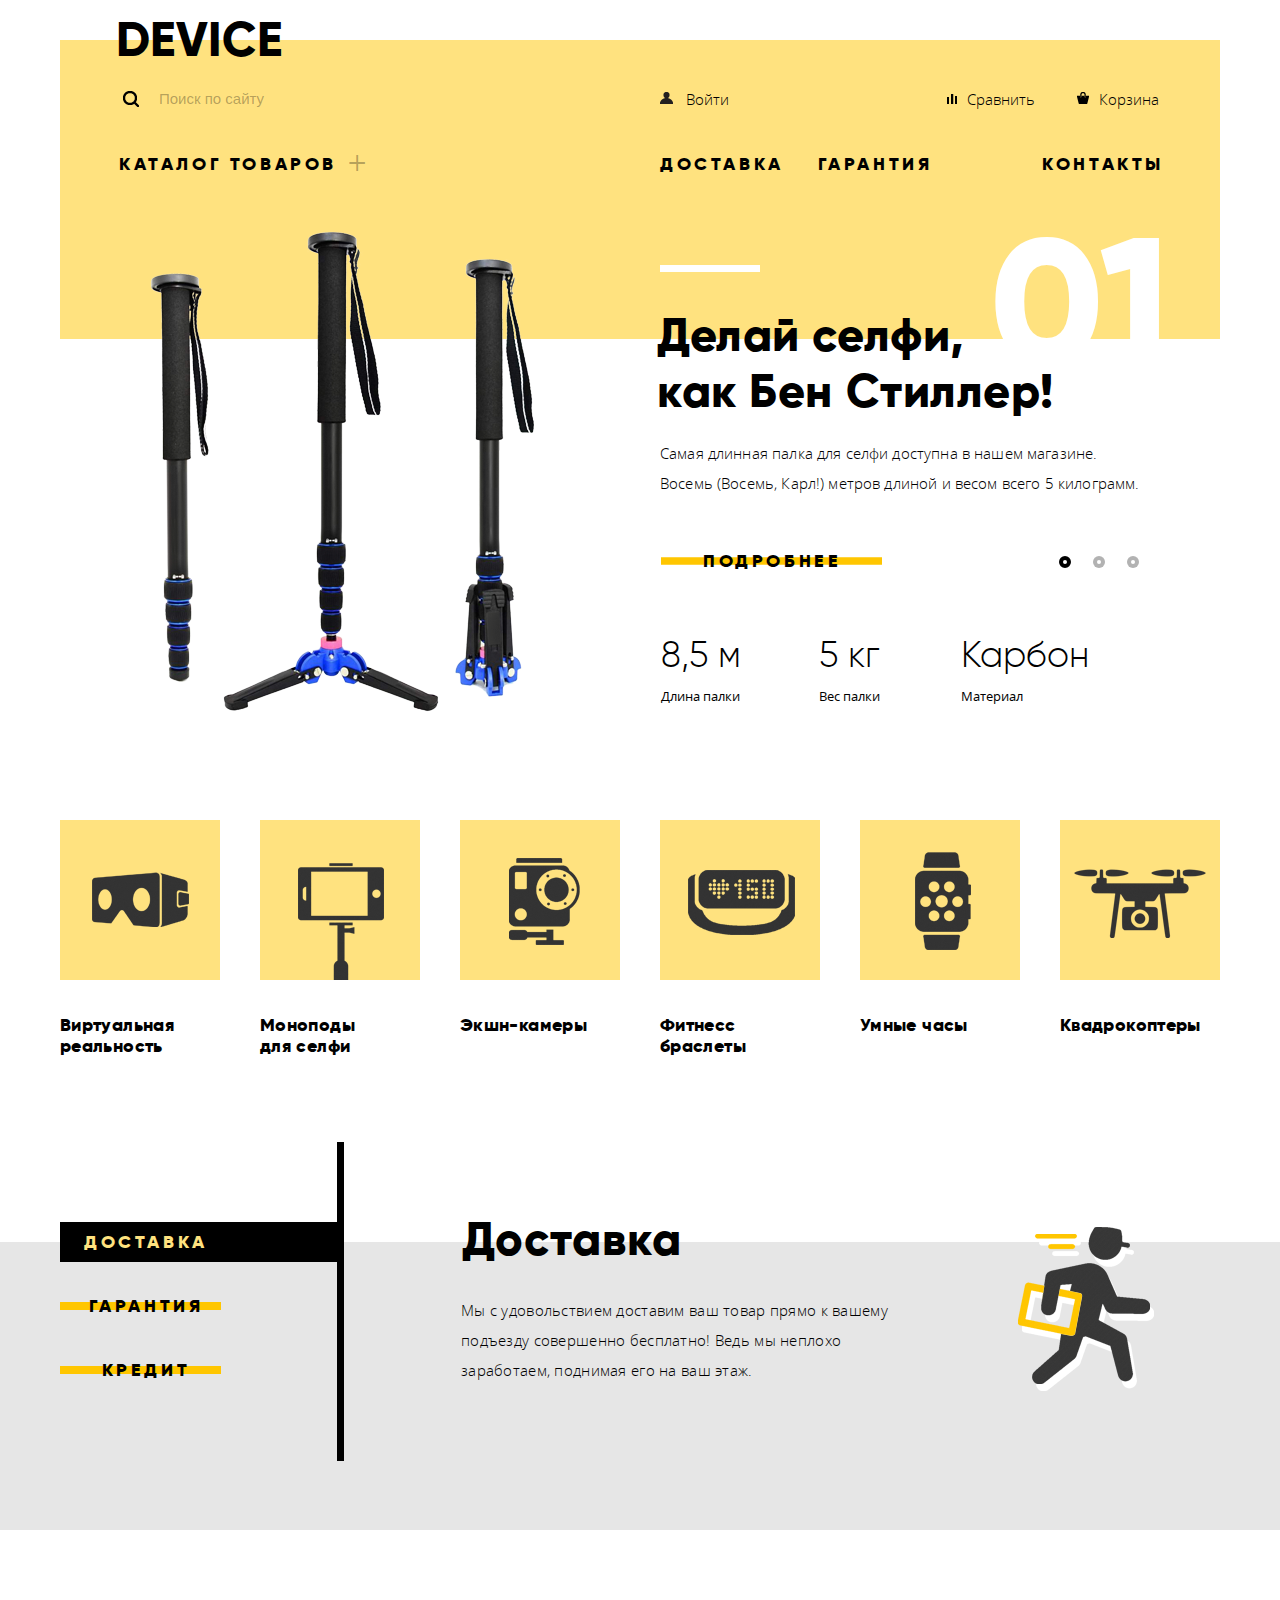
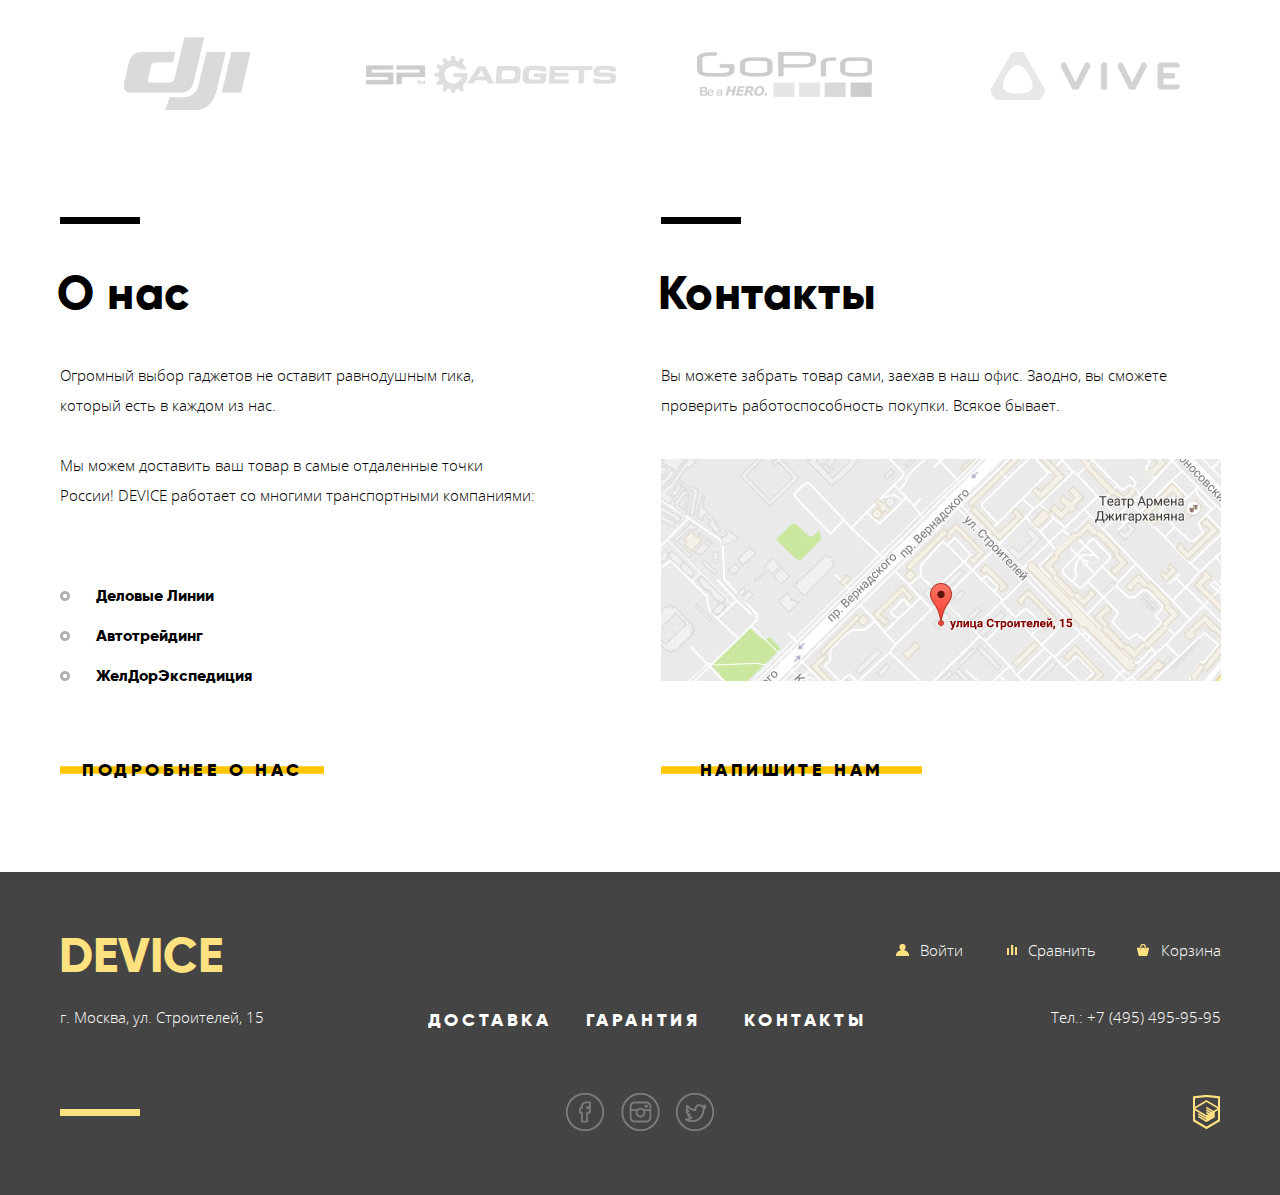
==== commit 1de0a2a4: "Basis" ====
--- a/index.html
+++ b/index.html
@@ -1,335 +1,335 @@
 <!DOCTYPE html>
-<html lang='ru'>
+<html lang="ru">
 
 <head>
-    <meta charset='utf-8'>
-    <title>HTML Academy: Девайс</title>
-    <link rel='stylesheet' href='css/normalize.css'>
-    <link rel='stylesheet' href='css/style.css'>
+  <meta charset="utf-8">
+  <meta name="format-detection" content="telephone=no">
+  <meta name="format-detection" content="address=no">
+  <meta name="SKYPE_TOOLBAR" content ="SKYPE_TOOLBAR_PARSER_COMPATIBLE">
+  <title>HTML Academy: Девайс</title>
+  <link rel="stylesheet" href="css/normalize.css">
+  <link rel="stylesheet" href="css/style.css">
 </head>
 
 <body>
-    <header class='main-header'>
-        <div class='container'>
-            <div class='logo'>
-                <a>DEVICE</a>
+  <header class="main-header">
+    <div class="container">
+      <div class="logo">
+        <a>DEVICE</a>
+      </div>
+
+      <div class="main-navigation clearfix">
+        <form action="https://echo.htmlacademy.ru" method="post">
+          <input class="search-heald" type="search" name="search" placeholder="Поиск по сайту">
+          <button class="search-btn" type="submit">Найти</button>
+        </form>
+
+        <a class="login" href="#">Войти</a>
+        <a class="basket" href="#">Корзина</a>
+        <a class="compare" href="#">Сравнить</a>
+      </div>
+
+      <nav class="main-menu">
+        <ul class="level">
+          <li class="first-name">
+            <a href="#">каталог товаров</a>
+
+            <div class="menu-catalog">
+              <ul>
+                <li><a href="#">Виртуальная реальность</a>
+                </li>
+                <li><a href="catalog.html">Моноподы для селфи</a>
+                </li>
+                <li><a href="#">Экшн-камеры</a>
+                </li>
+              </ul>
+              <ul>
+                <li><a href="#">Фитнесс-браслеты</a>
+                </li>
+                <li><a href="#">Умные часы</a>
+                </li>
+              </ul>
+              <ul>
+                <li><a href="#">Квадрокоптеры</a>
+                </li>
+              </ul>
             </div>
-
-            <div class='main-navigation clearfix'>
-                <form action='https://echo.htmlacademy.ru' method=”post”>
-                    <input class="search-heald" type='search' name='search' placeholder='Поиск по сайту'>
-                    <button class="search-btn" type="submit">Найти</button>
-                </form>
-
-                <a class='login' href='#'>Войти</a>
-                <a class='basket' href='#'>Корзина</a>
-                <a class='compare' href='#'>Сравнить</a>
-            </div>
-
-            <nav class='main-menu'>
-                <ul class='level'>
-                    <li class="first-name">
-                        <a href='#'>каталог товаров</a>
-
-                        <div class='menu-catalog'>
-                            <ul>
-                                <li><a href='#'>Виртуальная реальность</a>
-                                </li>
-                                <li><a href='catalog.html'>Моноподы для селфи</a>
-                                </li>
-                                <li><a href='#'>Экшн-камеры</a>
-                                </li>
-                            </ul>
-                            <ul>
-                                <li><a href='#'>Фитнесс-браслеты</a>
-                                </li>
-                                <li><a href='#'>Умные часы</a>
-                                </li>
-                            </ul>
-                            <ul>
-                                <li><a href='#'>Квадрокоптеры</a>
-                                </li>
-                            </ul>
-                        </div>
-                    </li>
-                    <li>
-                        <a href='#'>доставка</a>
-                    </li>
-                    <li>
-                        <a href='#'>гарантия</a>
-                    </li>
-                    <li>
-                        <a href='#'>контакты</a>
-                    </li>
-                </ul>
-            </nav>
-            <div class='marker'>
-                <hr>
-            </div>
-        </div>
-    </header>
-
-    <main class='main'>
-        <section class='container'>
-            <div class='slide slide-1'>
-                <div class='slide-img'>
-                    <img src='img/slide_1.png' width='384' height='486' alt='Фото серфи палки'>
-                </div>
-                <span class='number'>01</span>
-                <div class='slide-description'>
-                    <h2>Делай селфи,<br>
+          </li>
+          <li>
+            <a href="#">доставка</a>
+          </li>
+          <li>
+            <a href="#">гарантия</a>
+          </li>
+          <li>
+            <a href="#">контакты</a>
+          </li>
+        </ul>
+      </nav>
+      <div class="marker">
+        <hr>
+      </div>
+    </div>
+  </header>
+
+  <main class="main">
+    <section class="container">
+      <div class="slide slide-1">
+        <div class="slide-img">
+          <img src="img/slide_1.png" width="384" height="486" alt="Фото серфи палки">
+        </div>
+        <span class="number">01</span>
+        <div class="slide-description">
+          <h2>Делай селфи,<br>
               как Бен Стиллер!</h2>
-                    <p>Самая длинная палка для селфи доступна в нашем магазине. Восемь (Восемь, Карл!) метров длиной и весом всего 5 килограмм.</p>
-                    <a class='btn detail' href='#'>Подробнее</a>
-                    <table>
-                        <col span='3'>
-                            <tr>
-                                <td>8,5 м</td>
-                                <td>5 кг</td>
-                                <td>Карбон</td>
-                            </tr>
-                            <tr>
-                                <th>Длина палки</th>
-                                <th>Вес палки</th>
-                                <th>Материал</th>
-                            </tr>
-                    </table>
-                </div>
-            </div>
-
-            <div class='slide slide-2'>
-                <div class='slide-img'>
-                    <img src='img/slide_2.png' width='345' height='485' alt='Фото Фитнес браслеты'>
-                </div>
-                <span class='number'>02</span>
-                <div class='slide-description'>
-                    <h2>Худеем<br>
+          <p>Самая длинная палка для селфи доступна в нашем магазине. Восемь (Восемь, Карл!) метров длиной и весом всего 5 килограмм.</p>
+          <a class="btn detail" href="#">Подробнее</a>
+          <table>
+            <col span="3">
+              <tr>
+                <td>8,5 м</td>
+                <td>5 кг</td>
+                <td>Карбон</td>
+              </tr>
+              <tr>
+                <th>Длина палки</th>
+                <th>Вес палки</th>
+                <th>Материал</th>
+              </tr>
+          </table>
+        </div>
+      </div>
+
+      <div class="slide slide-2">
+        <div class="slide-img">
+          <img src="img/slide_2.png" width="345" height="485" alt="Фото Фитнес браслеты">
+        </div>
+        <span class="number">02</span>
+        <div class="slide-description">
+          <h2>Худеем<br>
               правильно!</h2>
-                    <p>Мотивирующие фитнесс-браслеты помогут найти в себе силы не пропускать занятия и соблюдать диету.</p>
-                    <a class='btn detail' href='#'>Подробнее</a>
-                    <table>
-                        <col span='3'>
-                            <tr>
-                                <td>48 часов</td>
-                                <td></td>
-                                <td></td>
-                            </tr>
-                            <tr>
-                                <th>Без подзарядки</th>
-                                <th></th>
-                                <th></th>
-                            </tr>
-                    </table>
-                </div>
-            </div>
-
-            <div class='slide slide-3'>
-                <div class='slide-img'>
-                    <img src='img/slide_3.png' width='526' height='334' alt='Фото Квадрокоптеры'>
-                </div>
-                <span class='number'>03</span>
-                <div class='slide-description'>
-                    <h2>Порхает как бабочка,<br>
+          <p>Мотивирующие фитнесс-браслеты помогут найти в себе силы не пропускать занятия и соблюдать диету.</p>
+          <a class="btn detail" href="#">Подробнее</a>
+          <table>
+            <col span="3">
+              <tr>
+                <td>48 часов</td>
+                <td></td>
+                <td></td>
+              </tr>
+              <tr>
+                <th>Без подзарядки</th>
+                <th></th>
+                <th></th>
+              </tr>
+          </table>
+        </div>
+      </div>
+
+      <div class="slide slide-3">
+        <div class="slide-img">
+          <img src="img/slide_3.png" width="526" height="334" alt="Фото Квадрокоптеры">
+        </div>
+        <span class="number">03</span>
+        <div class="slide-description">
+          <h2>Порхает как бабочка,<br>
               жалит как пчела!</h2>
-                    <p>Этот обычный, на первый взгляд, квадрокоптер оснащен мощным лазером, замаскированным под стандартную камеру.</p>
-                    <a class='btn detail' href='#'>Подробнее</a>
-                    <table>
-                        <col span='3'>
-                            <tr>
-                                <td>800 м</td>
-                                <td>50 м</td>
-                                <td></td>
-                            </tr>
-                            <tr>
-                                <th>Дальность полёта</th>
-                                <th>Радиус поражения</th>
-                                <th></th>
-                            </tr>
-                    </table>
-                </div>
-            </div>
-
-            <div class='slider-buttons'>
-                <input type='radio' id='btn-01' name='slide' checked>
-                <input type='radio' id='btn-02' name='slide'>
-                <input type='radio' id='btn-03' name='slide'>
-                <label for='btn-01'></label>
-                <label for='btn-02'></label>
-                <label for='btn-03'></label>
-            </div>
-        </section>
-
-        <section class='catalog-names container'>
-            <a href='#'>
-                <div class="cont-img">
-                    <img src='img/popular_1.png' width='97' height='55' alt='Виртуальная реальность'>
-                </div>
-                <span>Виртуальная реальность</span>
-            </a>
-
-            <a class="down-flex" href='catalog.html'>
-                <div class="cont-img">
-                    <img src='img/popular_2.png' width='86' height='117' alt='Моноподы для селфи'>
-                </div>
-                <span>Моноподы для селфи</span>
-            </a>
-
-            <a href='#'>
-                <div class="cont-img">
-                    <img src='img/popular_3.png' width='71' height='87' alt='Экшн-камеры'>
-                </div>
-                <span>Экшн-камеры</span>
-            </a>
-
-            <a href='#'>
-                <div class="cont-img">
-                    <img src='img/popular_4.png' width='107' height='65' alt='Фитнесс браслеты'>
-                </div>
-                <span>Фитнесс браслеты</span>
-            </a>
-
-            <a href='#'>
-                <div class="cont-img">
-                    <img src='img/popular_5.png' width='56' height='98' alt='Умные часы'>
-                </div>
-                <span>Умные часы</span>
-            </a>
-
-            <a href='#'>
-                <div class="cont-img">
-                    <img src='img/popular_6.png' width='132' height='69' alt='Квадрокоптеры'>
-                </div> <span>Квадрокоптеры</span>
-            </a>
-        </section>
-
-        <section class='services-slider'>
-            <div class='container'>
-                <input type='radio' id='btn-1' name='toggle' checked>
-                <input type='radio' id='btn-2' name='toggle'>
-                <input type='radio' id='btn-3' name='toggle'>
-                <div class='slides'>
-                    <label for='btn-1'><span>доставка</span>
-                    </label>
-                    <label for='btn-2'><span>гарантия</span>
-                    </label>
-                    <label for='btn-3'><span>кредит</span>
-                    </label>
-                </div>
-
-                <div class='service-item delivery'>
-                    <h2>Доставка</h2>
-                    <p>Мы с удовольствием доставим ваш товар прямо к вашему подъезду совершенно бесплатно! Ведь мы неплохо заработаем, поднимая его на ваш этаж.</p>
-                </div>
-
-                <div class='service-item guarantee'>
-                    <h2>Гарантия</h2>
-                    <p>Если из-за возгарания купленного у нас товара у вас сгорит дом — не переживайте, мы выдадим вам новый. Товар, не дом, конечно же.</p>
-                </div>
-
-                <div class='service-item credit'>
-                    <h2>Кредит</h2>
-                    <p>Залезть в долговую яму стало проще! Кредитные консультанты подберут для вас наиболее выгодные условия кредита. Выгодные для нашего банка, разумеется.</p>
-                </div>
-            </div>
-        </section>
-
-        <section class='logotypes container'>
-            <a href='#'><img src='img/logo_1.png' width='260' height='100' alt='DJI'>
-            </a>
-            <a href='#'><img src='img/logo_2.png' width='260' height='100' alt='Gardets'>
-            </a>
-            <a href='#'><img src='img/logo_3.png' width='260' height='100' alt='GoPro'>
-            </a>
-            <a href='#'><img src='img/logo_4.png' width='260' height='100' alt='VIVE'>
-            </a>
-        </section>
-
-        <div class='container'>
-            <section class='info'>
-                <h2>О нас</h2>
-                <p>Огромный выбор гаджетов не оставит равнодушным гика, который есть в каждом из нас.</p>
-                <p>Мы можем доставить ваш товар в самые отдаленные точки России! DEVICE работает со многими транспортными компаниями:</p>
-                <ul>
-                    <li>Деловые Линии</li>
-                    <li>Автотрейдинг</li>
-                    <li>ЖелДорЭкспедиция</li>
-                </ul>
-                <a class='btn' href='#'>Подробнее о нас</a>
-            </section>
-
-            <section class='contacts'>
-                <h2>Контакты</h2>
-                <p>Вы можете забрать товар сами, заехав в наш офис. Заодно, вы сможете проверить работоспособность покупки. Всякое бывает.</p>
-                <a class='map' href='map.html'>
-                    <img src='img/map.jpg' width='560' height='222' alt='Карта расположения'>
-                </a>
-                <a class='btn' href='form.html'>НАпишите нам</a>
-            </section>
-        </div>
-
-
-        <div class='popup write-us'>
-            <form action='https://echo.htmlacademy.ru' method=”post”>
-                <label>Ваше имя:
-                    <input type='text' name='name' placeholder='Представьтесь, пожалуйста'>
-                </label>
-                <label>Ваш e-mail:
-                    <input type='email' name='email' placeholder='Для отправки ответа'>
-                </label>
-                <p>Текст письма:
-                    <textarea name='emailtext' rows='3' cols='40' placeholder='В свободной форме'></textarea>
-                </p>
-                <button class='btn' type='submit' name='write-us'>Отправить</button>
-            </form>
-            <button class='btn-close' type='button' name='close'>Close</button>
-        </div>
-
-        <div class='popup big-map' title='Карта расположения'>
-            <iframe src='https://www.google.com/maps/embed?pb=!1m14!1m8!1m3!1d3997.286304334932!2d30.323040340197753!3d59.93806332403565!3m2!1i1024!2i768!4f13.1!3m3!1m2!1s0x4696310fca5ba729%3A0xea9c53d4493c879f!2z0JHQvtC70YzRiNCw0Y8g0JrQvtC90Y7RiNC10L3QvdCw0Y8g0YPQuy4sIDE5LCDQodCw0L3QutGCLdCf0LXRgtC10YDQsdGD0YDQsywgMTkxMTg2!5e0!3m2!1sru!2sru!4v1424780846523' width='960' height='559' frameborder='0' style='border:0' allowfullscreen></iframe>
-            <button class='btn-close' type='button' name='close'>Close</button>
-        </div>
-    </main>
-
-    <footer class='main-footer'>
-        <div class='container'>
-
-            <div class='footer-logo'>
-                <a>DEVICE</a>
-                <p class='address'>г. Москва, ул. Строителей, 15</p>
-            </div>
-
-            <div class='footer-login'>
-                <a href='#'>Войти</a>
-                <a href='#'>Сравнить</a>
-                <a href='#'>Корзина</a>
-                <p class='phone'>Тел.: +7 (495) 495-95-95</p>
-                <a class="icon-academy" href="#" alt=''>icon-academy</a>
-            </div>
-
-            <div class='footer-menu'>
-                <ul class='menu-centre'>
-                    <li><a href='#'>Доставка</a>
-                    </li>
-                    <li><a href='#'>Гарантия</a>
-                    </li>
-                    <li><a href='#'>Контакты</a>
-                    </li>
-                </ul>
-
-                <div class='footer-social'>
-                    <a class='social-btn social-btn-fb' href='#'>facebook</a>
-                    <a class='social-btn social-btn-inst' href='#'>instagram</a>
-                    <a class='social-btn social-btn-twit' href='#'>twiter</a>
-                </div>
-            </div>
-
-        </div>
-    </footer>
-
-    <script>
-        var linkWrite = document.querySelector('.contacts .btn');
-        var write = document.querySelector('.write-us-show');
-    </script>
+          <p>Этот обычный, на первый взгляд, квадрокоптер оснащен мощным лазером, замаскированным под стандартную камеру.</p>
+          <a class="btn detail" href="#">Подробнее</a>
+          <table>
+            <col span="3">
+              <tr>
+                <td>800 м</td>
+                <td>50 м</td>
+                <td></td>
+              </tr>
+              <tr>
+                <th>Дальность полёта</th>
+                <th>Радиус поражения</th>
+                <th></th>
+              </tr>
+          </table>
+        </div>
+      </div>
+
+      <div class="slider-buttons">
+        <input type="radio" id="btn-01" name="slide" checked>
+        <input type="radio" id="btn-02" name="slide">
+        <input type="radio" id="btn-03" name="slide">
+        <label for="btn-01"></label>
+        <label for="btn-02"></label>
+        <label for="btn-03"></label>
+      </div>
+    </section>
+
+    <section class="catalog-names container">
+      <a href="#">
+        <div class="cont-img">
+          <img src="img/popular_1.png" width="97" height="55" alt="Виртуальная реальность">
+        </div>
+        <span>Виртуальная реальность</span>
+      </a>
+
+      <a class="down-flex" href="catalog.html">
+        <div class="cont-img">
+          <img src="img/popular_2.png" width="86" height="117" alt="Моноподы для селфи">
+        </div>
+        <span>Моноподы для селфи</span>
+      </a>
+
+      <a href="#">
+        <div class="cont-img">
+          <img src="img/popular_3.png" width="71" height="87" alt="Экшн-камеры">
+        </div>
+        <span>Экшн-камеры</span>
+      </a>
+
+      <a href="#">
+        <div class="cont-img">
+          <img src="img/popular_4.png" width="107" height="65" alt="Фитнесс браслеты">
+        </div>
+        <span>Фитнесс браслеты</span>
+      </a>
+
+      <a href="#">
+        <div class="cont-img">
+          <img src="img/popular_5.png" width="56" height="98" alt="Умные часы">
+        </div>
+        <span>Умные часы</span>
+      </a>
+
+      <a href="#">
+        <div class="cont-img">
+          <img src="img/popular_6.png" width="132" height="69" alt="Квадрокоптеры">
+        </div> <span>Квадрокоптеры</span>
+      </a>
+    </section>
+
+    <section class="services-slider">
+      <div class="container">
+        <input type="radio" id="btn-1" name="toggle" checked>
+        <input type="radio" id="btn-2" name="toggle">
+        <input type="radio" id="btn-3" name="toggle">
+        <div class="slides">
+          <label for="btn-1"><span>доставка</span>
+          </label>
+          <label for="btn-2"><span>гарантия</span>
+          </label>
+          <label for="btn-3"><span>кредит</span>
+          </label>
+        </div>
+
+        <div class="service-item delivery">
+          <h2>Доставка</h2>
+          <p>Мы с удовольствием доставим ваш товар прямо к вашему подъезду совершенно бесплатно! Ведь мы неплохо заработаем, поднимая его на ваш этаж.</p>
+        </div>
+
+        <div class="service-item guarantee">
+          <h2>Гарантия</h2>
+          <p>Если из-за возгарания купленного у нас товара у вас сгорит дом — не переживайте, мы выдадим вам новый. Товар, не дом, конечно же.</p>
+        </div>
+
+        <div class="service-item credit">
+          <h2>Кредит</h2>
+          <p>Залезть в долговую яму стало проще! Кредитные консультанты подберут для вас наиболее выгодные условия кредита. Выгодные для нашего банка, разумеется.</p>
+        </div>
+      </div>
+    </section>
+
+    <section class="logotypes container">
+      <a class="logo-1" href="#">DJI</a>
+      <a class="logo-2" href="#">Gardets</a>
+      <a class="logo-3" href="#">GoPro</a>
+      <a class="logo-4" href="#">VIVE</a>
+    </section>
+
+    <div class="container">
+      <section class="info">
+        <h2>О нас</h2>
+        <p>Огромный выбор гаджетов не оставит равнодушным гика, который есть в каждом из нас.</p>
+        <p>Мы можем доставить ваш товар в самые отдаленные точки России! DEVICE работает со многими транспортными компаниями:</p>
+        <ul>
+          <li>Деловые Линии</li>
+          <li>Автотрейдинг</li>
+          <li>ЖелДорЭкспедиция</li>
+        </ul>
+        <a class="btn" href="#">Подробнее о нас</a>
+      </section>
+
+      <section class="contacts">
+        <h2>Контакты</h2>
+        <p>Вы можете забрать товар сами, заехав в наш офис. Заодно, вы сможете проверить работоспособность покупки. Всякое бывает.</p>
+        <a class="map" href="map.html">
+          <img src="img/map.jpg" width="560" height="222" alt="Карта расположения">
+        </a>
+        <a class="btn" href="form.html">НАпишите нам</a>
+      </section>
+    </div>
+
+
+    <div class="popup write-us">
+      <form action="https://echo.htmlacademy.ru" method="post">
+        <label>Ваше имя:
+          <input type="text" name="name" placeholder="Представьтесь, пожалуйста">
+        </label>
+        <label>Ваш e-mail:
+          <input type="email" name="email" placeholder="Для отправки ответа">
+        </label>
+        <p>Текст письма:
+          <textarea name="emailtext" rows="3" cols="40" placeholder="В свободной форме"></textarea>
+        </p>
+        <button class="btn" type="submit" name="write-us">Отправить</button>
+      </form>
+      <button class="btn-close" type="button" name="close">Close</button>
+    </div>
+
+    <div class="popup big-map" title="Карта расположения">
+      <iframe src="https://www.google.com/maps/embed?pb=!1m14!1m8!1m3!1d3997.286304334932!2d30.323040340197753!3d59.93806332403565!3m2!1i1024!2i768!4f13.1!3m3!1m2!1s0x4696310fca5ba729%3A0xea9c53d4493c879f!2z0JHQvtC70YzRiNCw0Y8g0JrQvtC90Y7RiNC10L3QvdCw0Y8g0YPQuy4sIDE5LCDQodCw0L3QutGCLdCf0LXRgtC10YDQsdGD0YDQsywgMTkxMTg2!5e0!3m2!1sru!2sru!4v1424780846523" width="960" height="559" style="border:0" allowfullscreen></iframe>
+      <button class="btn-close" type="button" name="close">Close</button>
+    </div>
+  </main>
+
+  <footer class="main-footer">
+    <div class="container">
+
+      <div class="footer-logo">
+        <a>DEVICE</a>
+        <p class="address">г. Москва, ул. Строителей, 15</p>
+      </div>
+
+      <div class="footer-login">
+        <a href="#">Войти</a>
+        <a href="#">Сравнить</a>
+        <a href="#">Корзина</a>
+        <p class="phone">Тел.: +7 (495) 495-95-95</p>
+        <a class="icon-academy" href="#">icon-academy</a>
+      </div>
+
+      <div class="footer-menu">
+        <ul class="menu-centre">
+          <li><a href="#">Доставка</a>
+          </li>
+          <li><a href="#">Гарантия</a>
+          </li>
+          <li><a href="#">Контакты</a>
+          </li>
+        </ul>
+
+        <div class="footer-social">
+          <a class="social-btn social-btn-fb" href="#">facebook</a>
+          <a class="social-btn social-btn-inst" href="#">instagram</a>
+          <a class="social-btn social-btn-twit" href="#">twiter</a>
+        </div>
+      </div>
+
+    </div>
+  </footer>
+
+  <script>
+    var linkWrite = document.querySelector(".contacts .btn");
+    var write = document.querySelector(".write-us-show");
+  </script>
 </body>
 
-</html>+</html>
+
--- a/css/style.css
+++ b/css/style.css
@@ -96,35 +96,36 @@
     color: rgba( 0, 0, 0, 0.3);
 }
 .search-heald::-webkit-input-placeholder {
-    color: rgba( 0, 0, 0, 0.3)
+    color: rgba( 0, 0, 0, 0.3);
 }
 .search-heald::-moz-placeholder {
-    color: rgba( 0, 0, 0, 0.3)
+    color: rgba( 0, 0, 0, 0.3);
 }
 .search-heald:-ms-input-placeholder {
-    color: rgba( 0, 0, 0, 0.3)
+    color: rgba( 0, 0, 0, 0.3);
 }
 .search-heald:hover::-webkit-input-placeholder {
-    color: rgba( 0, 0, 0, 0.6)
+    color: rgba( 0, 0, 0, 0.6);
 }
 .search-heald:hover::-moz-placeholder {
-    color: rgba( 0, 0, 0, 0.6)
+    color: rgba( 0, 0, 0, 0.6);
 }
 .search-heald:hover:-ms-input-placeholder {
-    color: rgba( 0, 0, 0, 0.6)
+    color: rgba( 0, 0, 0, 0.6);
 }
 .search-heald:focus::-webkit-input-placeholder {
-    color: rgba( 0, 0, 0, 1)
+    color: rgba( 0, 0, 0, 1);
 }
 .search-heald:focus::-moz-placeholder {
-    color: rgba( 0, 0, 0, 1)
+    color: rgba( 0, 0, 0, 1);
 }
 .search-heald:focus:-ms-input-placeholder {
-    color: rgba( 0, 0, 0, 1)
+    color: rgba( 0, 0, 0, 1);
 }
 .main-navigation input:focus {
     color: rgba( 0, 0, 0, 1);
     border-bottom: 2px solid black;
+    outline: none;
 }
 .main-navigation .search-btn {
     visibility: hidden;
@@ -349,6 +350,7 @@
     display: inline-block;
     vertical-align: top;
     margin-top: -35px;
+    opacity: 0.999;
 }
 .number {
     position: absolute;
@@ -405,6 +407,9 @@
 .btn:active {
     color: rgba(0, 0, 0, 0.3);
 }
+.btn:hover::before {
+    display: none;
+}
 .slide-description .btn {
     margin-left: 1px;
 }
@@ -432,9 +437,10 @@
 .slider-buttons {
     display: inline-block;
     vertical-align: baseline;
-    position: relative;
-    left: 390px;
-    bottom: 161px;
+    position: absolute;
+    right: 0px;
+    margin-right: 72px;
+    margin-top: -160px;
 }
 .slider-buttons input {
     display: none;
@@ -463,7 +469,7 @@
 /*  example of FLEX  */
 
 .catalog-names {
-    margin-top: 83px;
+    margin-top: 97px;
     display: flex;
     flex-wrap: wrap-reverse;
     justify-content: space-between;
@@ -635,20 +641,55 @@
     display: flex;
     justify-content: space-between;
     padding-top: 95px;
-    padding-bottom: 65px;
+    padding-bottom: 74px;
 }
 .logotypes a {
     display: inline-block;
     vertical-align: baseline;
-}
-.logotypes img {
-    filter: grayscale(1);
+    width: 260px;
+    height: 100px;
+    font-size: 0;
+    background-repeat: no-repeat;
+    background-image: url(../img/logo_sprite.png);
     opacity: 0.2;
 }
-.logotypes img:hover {
-    filter: grayscale(0);
+
+.logo-1 {
+    background-position: -5px -5px;
+}
+
+.logo-1:hover {
+    background-position: -275px -5px;
     opacity: 1;
 }
+
+.logo-2 {
+    background-position: -545px -5px;
+}
+
+.logo-2:hover {
+    background-position: -815px -5px;
+    opacity: 1;
+}
+
+.logo-3 {
+    background-position: -1085px -5px;
+}
+
+.logo-3:hover {
+    background-position: -1355px -5px;
+    opacity: 1;
+}
+
+.logo-4 {
+    background-position: -1625px -5px;
+}
+
+.logo-4:hover {
+    background-position: -1895px -5px;
+    opacity: 1;
+}
+
 .info {
     display: inline-block;
     vertical-align: baseline;
@@ -841,15 +882,14 @@
     text-align: left;
 }
 aside.filters {
-    margin-left: auto;
-    width: 348px;
+    width: 326px;
     display: inline-block;
     vertical-align: top;
-    text-align: left;
+    text-align: ;
 }
 .filters h2 {
+    display: inline-block;
     text-align: right;
-    padding-left: 20px;
     padding-right: 180px;
     padding-top: 7px;
     padding-bottom: 7px;
@@ -860,8 +900,10 @@
     letter-spacing: 0.2em;
 }
 .form {
-    margin-left: 79px;
-    margin-right: 68px;
+    display: inline-block;
+    width: 201px;
+    text-align: left;
+    padding-right: 68px;
     padding-top: 42px;
 }
 .form h3 {
@@ -1021,7 +1063,7 @@
     padding-right: 40px;
 }
 .catalog-item {
-    width: 852px;
+    width: 833px;
     display: flex;
     align-self: flex-start;
     flex-wrap: wrap;
@@ -1077,36 +1119,63 @@
     display: inline-block;
     vertical-align: top;
     margin-top: 30px;
-    margin-left: 161px;
+    margin-left: 164px;
     font-size: 0;
 }
 .keys-updown a {
     display: inline-block;
     vertical-align: baseline;
-    width: 22px;
+    width: 18px;
     margin-left: 22px;
     background-image: url(../img/arrow_up.png);
     background-repeat: no-repeat;
-}
+    font-size: 0;
+}
+.keys-updown a:hover {
+  
+}
+
 .keys-updown a:last-child {
     background-image: url(../img/arrow_down.png);
 }
 .items {
     padding-top: 58px;
-    padding-left: 35px;
+    padding-left: 37px;
     vertical-align: top;
 }
 .item {
     position: relative;
     display: inline-block;
     vertical-align: top;
-    margin-left: 37px;
+    margin-left: 36px;
     margin-bottom: 40px;
     margin-top: 10px;
+    font-size: 0;
 }
 .item:hover .item-hover {
     display: block;
 }
+
+.new:before{
+  content: 'NEW';
+  display: block;
+  position: absolute;
+  right: 27px;
+  top: 29px;
+  width: 56px;
+  height: 42px;
+  border: 2px solid rgba(0,0,0,0.1);
+  border-radius: 50%;
+  
+  padding-top: 14px;
+  text-align: center;
+  color: rgba(0,0,0,0.2);
+  font-family: 'Gilroy', Arial, sans-serif;
+  font-weight: 900;
+  font-size: 14px;
+  text-transform: uppercase;
+}
+
 .item .item-hover {
     display: none;
     position: absolute;
@@ -1116,7 +1185,6 @@
     left: 0;
     line-height: 380px;
     text-align: center;
-    cursor: pointer;
     background-color: rgba(239, 239, 239, 0.7);
 }
 .item-hover .to-basket {
@@ -1162,7 +1230,7 @@
     display: block;
     padding-bottom: 34px;
 }
-.item b {
+.item > a {
     display: inline-block;
     vertical-align: top;
     width: 270px;
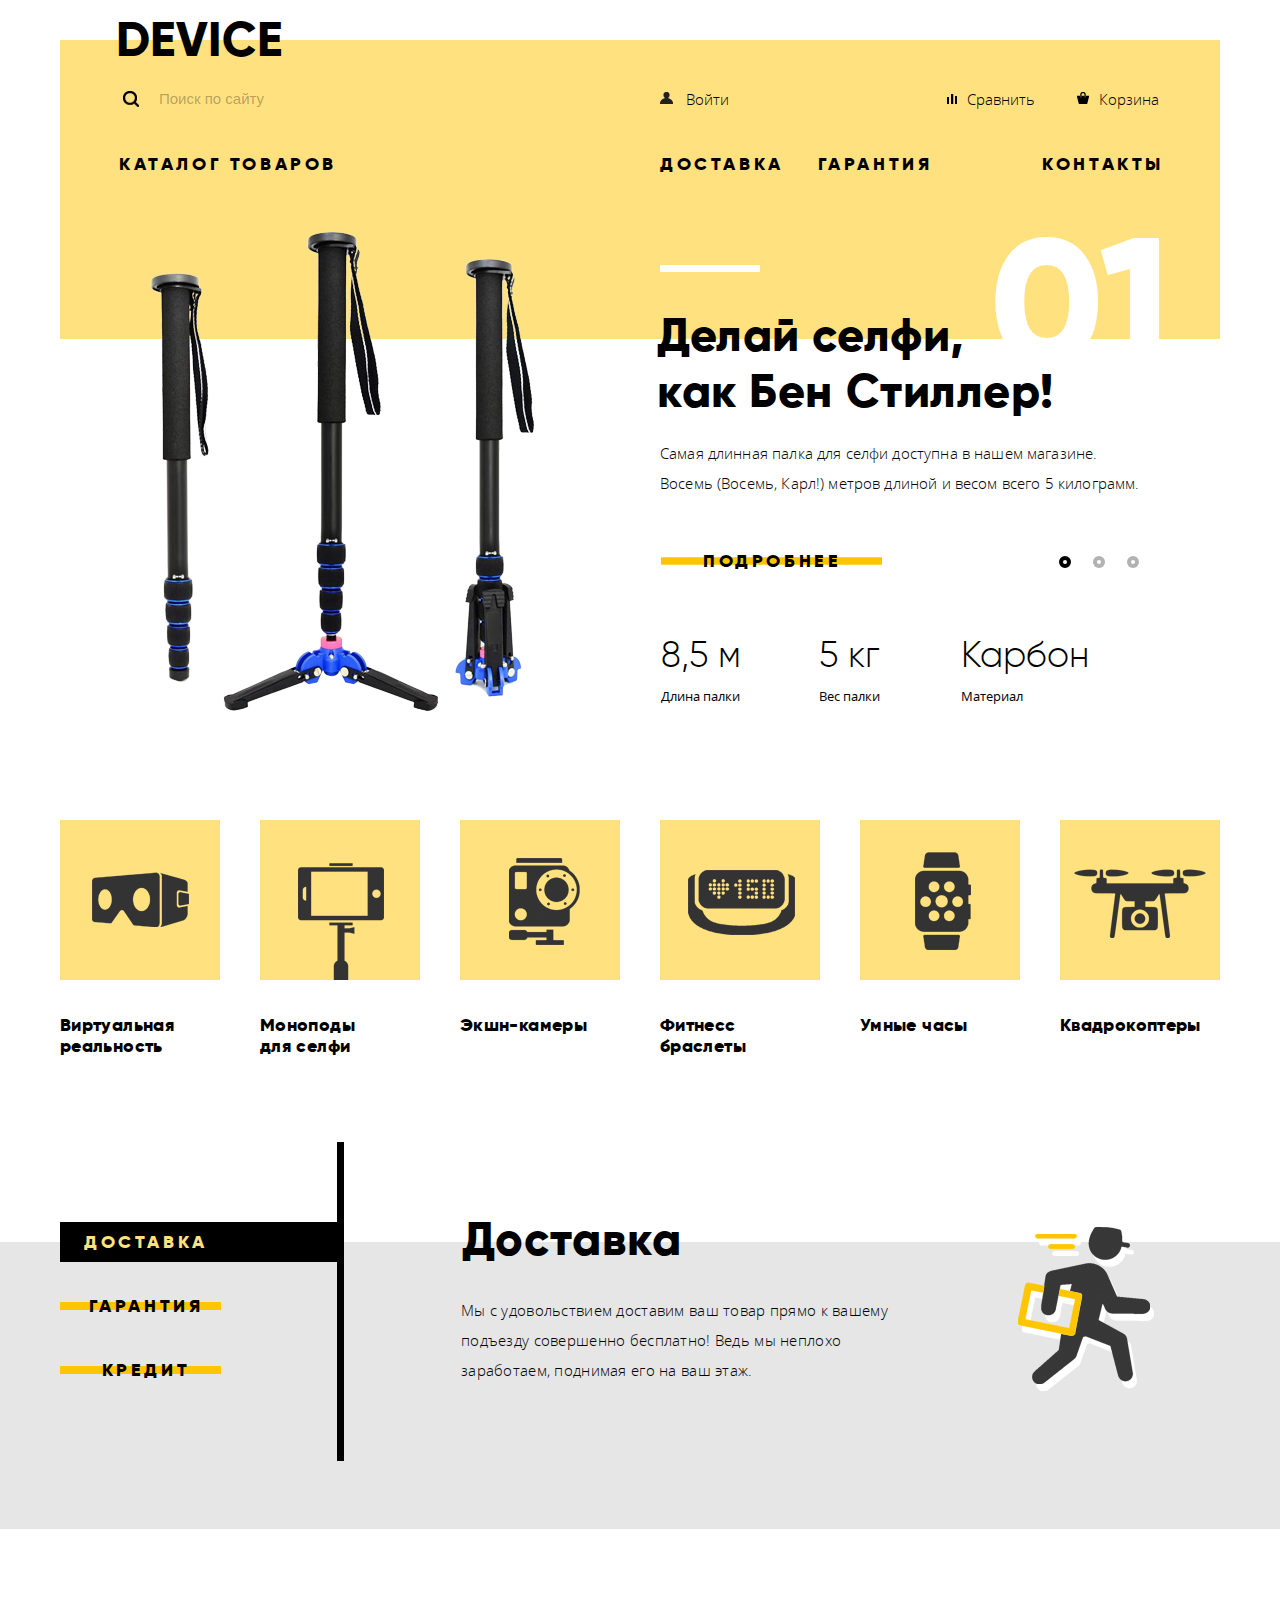
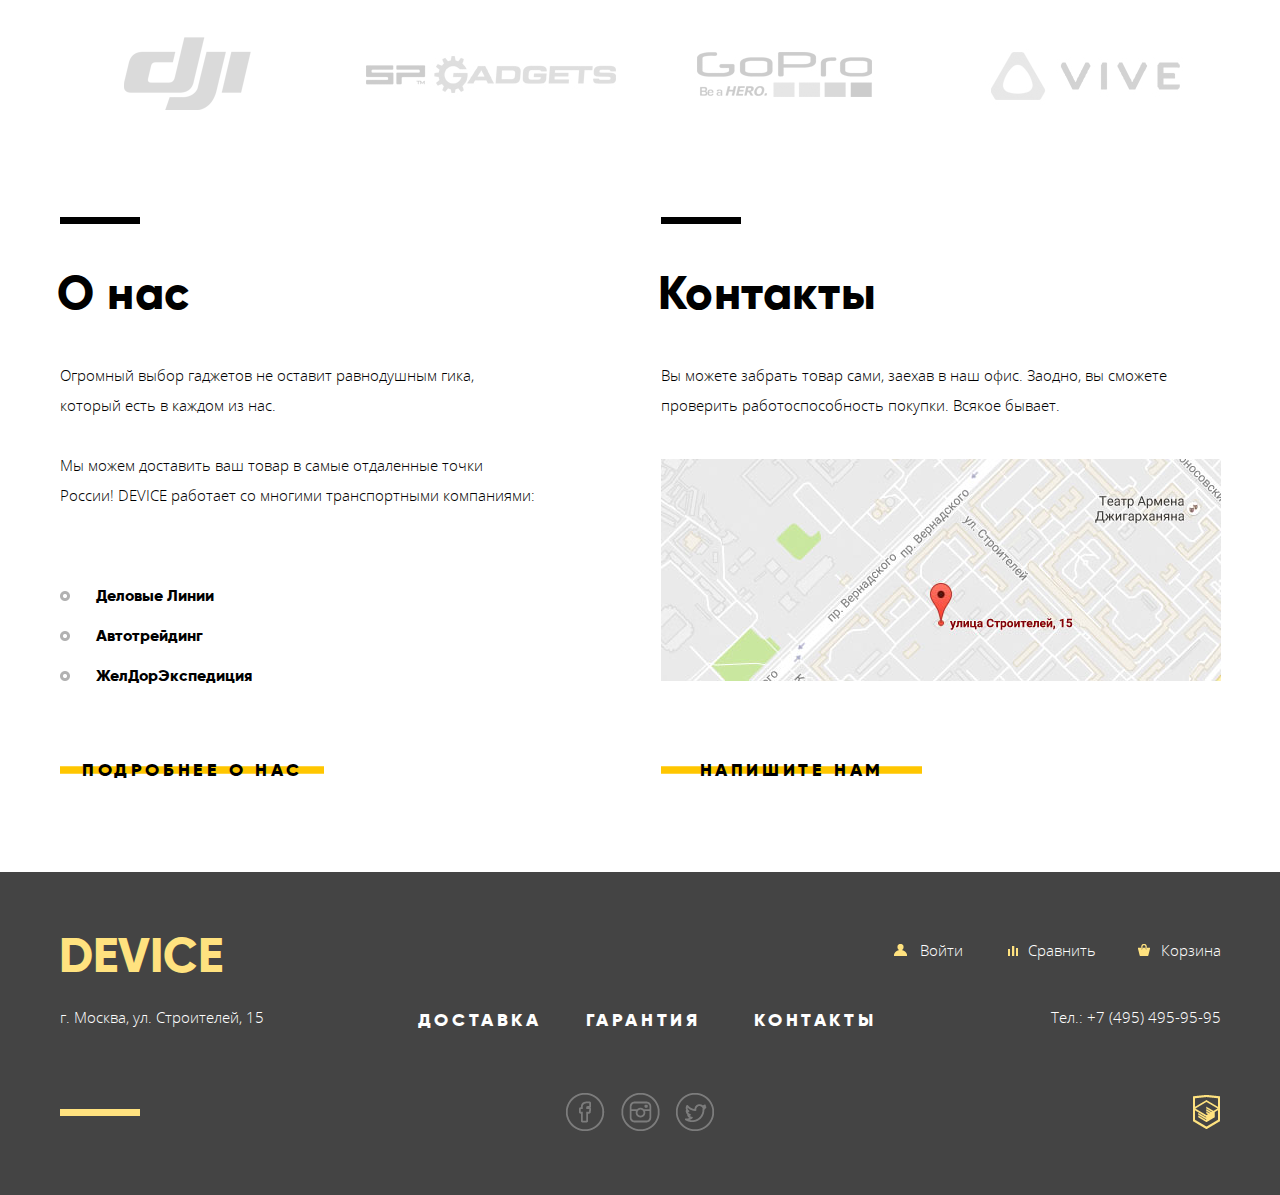
==== commit c4cc91a1: "Add sprite and mimimi" ====
--- a/index.html
+++ b/index.html
@@ -8,7 +8,7 @@
   <meta name="SKYPE_TOOLBAR" content ="SKYPE_TOOLBAR_PARSER_COMPATIBLE">
   <title>HTML Academy: Девайс</title>
   <link rel="stylesheet" href="css/normalize.css">
-  <link rel="stylesheet" href="css/style.css">
+  <link rel="stylesheet" href="css/style_min.css">
 </head>
 
 <body>
@@ -262,7 +262,7 @@
         <a class="map" href="map.html">
           <img src="img/map.jpg" width="560" height="222" alt="Карта расположения">
         </a>
-        <a class="btn" href="form.html">НАпишите нам</a>
+        <a class="btn write" href="form.html">НАпишите нам</a>
       </section>
     </div>
 
@@ -324,12 +324,8 @@
 
     </div>
   </footer>
-
-  <script>
-    var linkWrite = document.querySelector(".contacts .btn");
-    var write = document.querySelector(".write-us-show");
-  </script>
-</body>
-
+ 
+  
+  <script type="text/javascript" src="js/script_min.js"></script>
+  </body>
 </html>
-
--- a/css/style_min.css
+++ b/css/style_min.css
@@ -0,0 +1 @@
+@font-face{font-family:'Open Sans';font-style:normal;font-weight:300;src:url(../fonts/opensanslight.woff2) format('woff2'),url(../fonts/opensanslight.woff) format('woff'),url(../fonts/opensanslight.ttf) format('truetype')}@font-face{font-family:'Open Sans';font-style:normal;font-weight:600;src:url(../fonts/opensans.woff2) format('woff2'),url(../fonts/opensans.woff) format('woff'),url(../fonts/opensans.ttf) format('truetype')}@font-face{font-family:'Gilroy';font-style:normal;font-weight:700;src:url(../fonts/gilroyextrabold.woff2) format('woff2'),url(../fonts/gilroyextrabold.woff) format('woff'),url(../fonts/Gilroyextrabold.ttf) format('truetype')}@font-face{font-family:'Gilroy';font-style:normal;font-weight:300;src:url(../fonts/gilroylight.woff2) format('woff2'),url(../fonts/gilroylight.woff) format('woff'),url(../fonts/Gilroylight.ttf) format('truetype')}@keyframes cartoon{0%{transform:translateY(-1000px)}10%{transform:translateY(20px)}100%{transform:translateY(0)}}@keyframes shake{0%,100%{transform:translateX(0)}10%,30%,50%,70%,90%{transform:translateX(-10px)}20%,40%,60%,80%{transform:translateX(10px)}}body{display:flex;justify-content:center;flex-wrap:wrap;min-width:1200px;background-color:#fff;font-family:'Open Sans',Arial,sans-serif;font-size:15px;line-height:30px;font-weight:lighter}a{text-decoration:none;color:#000}img{max-width:100%}.container{width:1160px;margin:0 20px;position:relative}.clearfix::after{content:'';display:table;clear:both}.main-header .container{margin-top:40px;background-color:#ffe27f}.main-header a:hover{opacity:.6}.main-header a:active{opacity:.3}.logo{position:relative;top:-15px;margin-left:56px;letter-spacing:.01em;font-family:'Gilroy',Arial,sans-serif;font-weight:900;font-size:48px;color:black}.inner .logo{top:-13px;margin-left:59px}.main-navigation{position:relative;margin-left:5%;margin-right:5%;margin-top:14px}.search-heald{float:left;width:355px;font-size:15px;padding-left:41px;margin-top:5px;border:none;background-color:#ffe27f;background-image:url(../img/spritesheet.png);background-repeat:no-repeat;background-position:0 -760px;color:rgba(0,0,0,.3)}.search-heald::-webkit-input-placeholder{color:rgba(0,0,0,.3)}.search-heald::-moz-placeholder{color:rgba(0,0,0,.3)}.search-heald:-ms-input-placeholder{color:rgba(0,0,0,.3)}.search-heald:hover::-webkit-input-placeholder{color:rgba(0,0,0,.6)}.search-heald:hover::-moz-placeholder{color:rgba(0,0,0,.6)}.search-heald:hover:-ms-input-placeholder{color:rgba(0,0,0,.6)}.search-heald:focus::-webkit-input-placeholder{color:rgba(0,0,0,1)}.search-heald:focus::-moz-placeholder{color:rgba(0,0,0,1)}.search-heald:focus:-ms-input-placeholder{color:rgba(0,0,0,1)}.main-navigation input:focus{color:rgba(0,0,0,1);border-bottom:2px solid black;outline:none}.main-navigation .search-btn{visibility:hidden;display:inline-block;vertical-align:baseline;position:absolute;left:355px;bottom:4px;width:80px;height:45px;background-color:transparent;background-image:none;border:2px solid black;padding-left:0}.main-navigation .search-btn:hover{background-color:black;color:white}.main-navigation .search-btn:active{color:rgba(255,255,255,.5);visibility:visible}.search-heald:focus~.search-btn{visibility:visible}.main-navigation a{display:inline-block;vertical-align:baseline;margin-right:3px;padding-left:31px;background-repeat:no-repeat;background-position:5px 8px}.main-navigation .login{float:left;margin-left:182px;padding-right:15px;max-width:184px;overflow:hidden;text-overflow:clip;background-image:url(../img/spritesheet.png);background-position:0 -865px}.inner .logout{padding-left:4px}.main-navigation .compare{float:right;padding-right:30px;background-image:url(../img/spritesheet.png);background-position:6px -491px}.main-navigation .basket{float:right;background-image:url(../img/spritesheet.png);background-position:4px -407px}.main-menu{margin-left:59px;margin-right:56px;margin-top:35px;padding-bottom:29px;font-family:'Gilroy',Arial,sans-serif;font-weight:900;font-size:18px;color:black;text-transform:uppercase;letter-spacing:.2em}.level{text-align:right;padding-left:0}.level>li{display:inline-block;vertical-align:baseline;width:130px}.level>li:first-child{float:left;width:255px;text-align:left}.first-name:hover .menu-catalog{display:inline-block;vertical-align:baseline}.menu-catalog:hover{display:inline-block;vertical-align:baseline}.first-name:after{content:' ';position:absolute;padding-left:10px;font-size:38px;font-weight:300;cursor:pointer;color:rgba(0,0,0,.3)}.first-name:hover:after{color:rgba(0,0,0,.2)}.first-name:active:after{color:rgba(0,0,0,.1)}.level>li:nth-child(3){margin-left:10px}.level>li:last-child{margin-left:93px}.menu-catalog{position:absolute;display:none;width:1140px;top:130px;left:0;background-color:#ffe27f;padding-top:40px;padding-left:20px;padding-bottom:40px;z-index:10;font-family:'Open Sans',Arial,sans-serif;font-size:15px;font-weight:300;text-transform:none;letter-spacing:.01em}.menu-catalog ul{display:inline-block;list-style:none;vertical-align:top}.marker{width:100%;height:74px}.marker hr{width:100px;height:7px;margin-left:600px;margin-top:39px;border:none;background-color:#fff}.inner h1{font-family:'Gilroy',Arial,sans-serif;font-size:47px;line-height:56px;font-weight:900;margin:0}.arrows{padding-left:60px;padding-top:33px;background-color:#fff;letter-spacing:.04em}.breadcrumbs ul{padding:0;padding-top:1px;margin-left:-1px}.breadcrumbs li{display:inline-block;vertical-align:baseline;letter-spacing:-.01em;color:rgba(0,0,0,.3)}.breadcrumbs a{color:rgba(0,0,0,.3);padding-right:17px;position:relative}.breadcrumbs a:after{content:'';position:absolute;top:8px;right:0;width:4px;height:7px;background-image:url(../img/spritesheet.png);background-repeat:no-repeat;background-position:-5px -745px}.second-layer{margin-left:15px;margin-right:10px}.main{width:100%;display:flex;flex-wrap:wrap;justify-content:center}.main h2{font-family:'Gilroy',Arial,sans-serif;font-size:47px;line-height:56px;font-weight:900;margin:0;margin-left:-3px;margin-top:3px;letter-spacing:.012em}.slide-1 img{padding-left:90px;margin-top:-111px;position:relative}.slide-img{display:inline-block;vertical-align:top;float:left;width:600px}.slide-2,.slide-3{display:none}.slide-description{display:inline-block;vertical-align:top;margin-top:-35px;opacity:.999}.number{position:absolute;right:55px;top:-110px;width:175px;font-family:'Gilroy',Arial,sans-serif;font-size:180px;font-weight:900;line-height:150px;color:#fff}.slide-description p{padding-top:4px;width:485px;margin-bottom:1px;letter-spacing:.01em}.btn{display:inline-block;vertical-align:baseline;padding:0 42px;margin:42px 0;position:relative;border:none;background-color:transparent;line-height:40px;font-family:'Gilroy',Arial,sans-serif;font-weight:900;font-size:18px;color:black;text-transform:uppercase;letter-spacing:.2em;z-index:1}.btn:before{content:'';position:absolute;display:inline-block;height:6px;top:16px;right:1px;left:0;z-index:-1;background-color:#ffc600;border-top:1px solid #ffd43e;border-bottom:1px solid #ffd43e}.btn:hover{background-color:#ffc600}.btn:active{color:rgba(0,0,0,.3)}.btn:hover::before{display:none}.slide-description .btn{margin-left:1px}.slide-description table{margin-left:-2px;table-layout:fixed;width:460px;text-align:left}.slide-description td{font-family:'Gilroy',Arial,sans-serif;font-size:36px;line-height:58px}.slide-description td:nth-child(2){width:138px}.slide-description th{font-family:'Open Sans',Arial,sans-serif;font-size:13px;line-height:16px}.slider-buttons{display:inline-block;vertical-align:baseline;position:absolute;right:0;margin-right:72px;margin-top:-160px}.slider-buttons input{display:none}.slider-buttons label{margin:0 9px;display:inline-block;vertical-align:baseline;width:4px;height:4px;border-radius:50%;border:4px solid rgba(0,0,0,.3);background-color:white}#btn-01:checked~label[for='btn-01'],#btn-02:checked~label[for='btn-02'],#btn-03:checked~label[for='btn-03']{border-color:rgba(0,0,0,1)}.slider-buttons label:hover{border-color:rgba(0,0,0,.4)}.slider-buttons label:active{border-color:rgba(0,0,0,1)}.catalog-names{margin-top:97px;display:flex;flex-wrap:wrap-reverse;justify-content:space-between}.catalog-names a{display:inline-block;vertical-align:baseline;width:160px}.catalog-names a:nth-child(1) img{margin-top:-1px}.catalog-names a:nth-child(2) img{margin-left:2px}.catalog-names a:nth-child(3) img{margin-top:2px;margin-left:9px}.catalog-names a:nth-child(4) img{margin-top:4px;margin-left:3px}.catalog-names a:nth-child(5) img{margin-top:2px;margin-left:6px}.catalog-names a:nth-child(6) img{margin-top:6px;margin-left:-1px}.cont-img{display:flex;justify-content:center;align-items:center;width:160px;height:160px;background-color:#ffe27f;margin-bottom:35px}.cont-img:hover{background-color:#ffc600}.cont-img:active img{opacity:.3}.down-flex div{align-items:flex-end}.catalog-names span{display:inline-block;font-family:'Gilroy',Arial,sans-serif;font-weight:900;font-size:18px;color:black;line-height:21px;vertical-align:top;letter-spacing:.02em}.down-flex span{width:120px}.services-slider{width:100%;margin-top:185px;background-image:linear-gradient(to bottom,#e6e6e6 90%,#fff 90%);margin-bottom:-31px}.services-slider .container{margin:0 auto;position:relative;top:-100px;padding-left:2px}.services-slider input{display:none}.services-slider .slides{display:inline-block;vertical-align:top;border-right:7px solid #000;min-width:277px;padding-top:80px;padding-bottom:47px;margin-left:-1px}.services-slider label{display:block;margin-bottom:24px;font-family:'Gilroy',Arial,sans-serif;font-weight:900;font-size:18px;color:black;text-transform:uppercase;letter-spacing:.2em}.services-slider span{display:inline-block;vertical-align:baseline;position:relative;min-width:150px;padding-left:11px;text-align:center;line-height:40px;cursor:pointer;z-index:0}.services-slider span::before{content:'';position:absolute;height:8px;left:0;right:0;top:16px;background-color:#ffc600;z-index:-1}.services-slider span:hover{background-color:#ffc600}.services-slider span:active{background-color:#000}.services-slider span:active::before{content:none}#btn-1:checked~div label[for='btn-1'],#btn-2:checked~div label[for='btn-2'],#btn-3:checked~div label[for='btn-3']{color:#ffe27f;background-color:#000}#btn-1:checked~div label[for='btn-1'] span::before,#btn-2:checked~div label[for='btn-2'] span::before,#btn-3:checked~div label[for='btn-3'] span::before{content:none}.service-item{display:inline-block;vertical-align:baseline;max-width:472px;padding-top:66px;padding-right:220px;margin-left:113px;letter-spacing:.019em}.delivery:after{content:'';position:absolute;top:85px;right:67px;width:136px;height:164px;background-position:-5px -241px;background-image:url(../img/spritesheet.png);background-repeat:no-repeat}.guarantee:after{content:'';position:absolute;top:85px;right:67px;width:171px;height:195px;background-position:-5px -939px;background-image:url(../img/spritesheet.png);background-repeat:no-repeat}.credit:after{content:'';position:absolute;top:85px;right:67px;width:156px;height:188px;background-position:-5px -43px;background-image:url(../img/spritesheet.png);background-repeat:no-repeat}.service-item h2{padding-bottom:13px;padding-left:4px;letter-spacing:.02em}.guarantee,.credit{display:none}.logotypes{display:flex;justify-content:space-between;flex-wrap:wrap;padding-top:95px;padding-bottom:74px}.logotypes a{display:inline-block;vertical-align:baseline;width:260px;height:100px;font-size:0;background-repeat:no-repeat;background-image:url(../img/logo_sprite.png);opacity:.2}.logo-1{background-position:-5px -5px}.logo-1:hover{background-position:-275px -5px;opacity:1}.logo-2{background-position:-545px -5px}.logo-2:hover{background-position:-815px -5px;opacity:1}.logo-3{background-position:-1085px -5px}.logo-3:hover{background-position:-1355px -5px;opacity:1}.logo-4{background-position:-1625px -5px}.logo-4:hover{background-position:-1895px -5px;opacity:1}.info{display:inline-block;vertical-align:baseline;width:41%;padding-right:118px;padding-top:4px;padding-left:0}.info:before,.contacts:before{content:'';display:inline-block;vertical-align:baseline;width:80px;height:7px;background-color:#000}.info h2,.contacts h2{margin-top:32px;margin-bottom:39px}.info p{margin-top:30px;letter-spacing:0em}.info ul{padding:0;margin-top:66px;font-family:'Gilroy',Arial,sans-serif;font-size:16px;font-weight:900}.info li{position:relative;line-height:40px;list-style:none;padding-left:36px}.info li:after{content:'';position:absolute;width:10px;height:10px;top:15px;left:0;background-position:-5px -481px;background-image:url(../img/spritesheet.png);background-repeat:no-repeat}.info .btn{margin-top:38px;padding-left:22px;padding-right:22px}.contacts{padding-top:4px;padding-left:3px;padding-bottom:40px;display:inline-block;width:559px;vertical-align:top}.contacts .map{display:inline-block;vertical-align:baseline;margin-top:24px;margin-right:-1px;margin-bottom:20px}.contacts .btn{margin-top:40px;padding-left:39px;padding-right:39px}.popup{display:none;position:fixed;width:960px;height:559px;z-index:20;top:15%;left:50%;margin-left:-480px;box-shadow:0 10px 20px 5px rgba(0,0,0,.5)}.map-show,.write-us-show{display:block;animation:cartoon 1.5s}.modal-error{animation:shake 0.6s}.write-us{background-color:white;width:760px;height:359px;padding:100px;text-align:left;font-size:0}.write-us label{width:360px;display:inline-block;vertical-align:baseline;font-family:'Gilroy',Arial,sans-serif;font-size:18px;font-weight:900}.write-us label:first-child{margin-right:40px}.write-us p{margin-top:40px;font-family:'Gilroy',Arial,sans-serif;font-size:18px;font-weight:900}.write-us input,.write-us textarea{padding-left:20px;font-family:'Open Sans',Arial,sans-serif;font-size:14px;font-weight:500;line-height:50px;background-color:#f3f3f3;color:black;border:none;overflow:hidden}.write-us input:hover,.write-us textarea:hover{background-color:#ebebeb}.write-us input:focus,.write-us textarea:focus{background-color:#fff;outline-color:#e5e5e5}.input-error{background-color:#e5e5e5}.write-us input{width:340px}.write-us textarea{display:block;width:740px;height:155px;color:rgba(0,0,0,.4)}.write-us .btn{z-index:1}.big-map iframe{background-color:#ebebeb;background-image:url(../img/big_map.jpg);background-size:contain}.btn-close{position:absolute;display:block;width:55px;height:55px;top:22px;right:22px;border-radius:50%;background-color:#ffc600;border:1px solid #ffc600;opacity:.5;font-size:0}.btn-close:before,.btn-close:after{content:'';position:absolute;width:34px;height:3px;left:10px;top:25px;background-color:white}.btn-close:before{transform:rotate(45deg)}.btn-close:after{transform:rotate(-45deg)}.btn-close:hover{opacity:1}.btn-close:active::before,.btn-close:active::after{opacity:.4}.catalog{width:100%;margin-top:29px;display:flex}.inner-container{flex-grow:1;margin-bottom:-5px;padding-left:20px;background-image:linear-gradient(to bottom,#dbdbdb 70px,#f0f0f0 70px);text-align:right}.inner-container:last-child{padding-left:0;padding-right:20px;background-image:linear-gradient(to bottom,#ebebeb 70px,#ffffff 70px);text-align:left}aside.filters{width:326px;display:inline-block;vertical-align:top;text-align:}.filters h2{display:inline-block;text-align:right;padding-right:180px;padding-top:7px;padding-bottom:7px;font-family:'Gilroy',Arial,sans-serif;font-weight:900;font-size:16px;text-transform:uppercase;letter-spacing:.2em}.form{display:inline-block;width:201px;text-align:left;padding-right:68px;padding-top:42px}.form h3{margin-top:26px;margin-bottom:0;padding:10px 0;border-top:2px solid #000;font-family:'Gilroy',Arial,sans-serif;font-size:18px;line-height:26px;font-weight:900}.range-filter{width:100%}.range-controls{position:relative;height:23px;padding-top:23px;padding-right:0;padding-left:10px}.range-controls .scale{height:2px;background:#dcdcdc}.range-controls .bar{width:55%;height:2px;background:#72ca00}.range-controls .toggle{position:absolute;top:17px;left:0;width:9px;height:9px;cursor:pointer;border:3px solid #000;border-radius:50%;background:#fff}.range-controls .toggle:active{background-color:#63b000;border:3px solid #fff;box-shadow:0 2px 5px 1px #000}.range-controls .toggle-min{left:-2px}.range-controls .toggle-max{left:110px}.price-controls{font-size:0;margin-top:-15px}.price-controls label{font-size:14px;display:inline-block;vertical-align:baseline;width:44%;opacity:.2}.price-controls input{font-family:'Gilroy',Arial,sans-serif;font-size:14px;width:33px;color:#283136;border:none;background:#f1f1f1}.color,.bluetooth{position:relative;padding-top:4px;padding-bottom:7px;text-transform:capitalize}.color label,.bluetooth label{display:block;padding-top:6px;padding-bottom:4px;padding-left:39px}.color label:before{content:'';position:absolute;width:23px;height:23px;left:-1px;margin-top:4px;background-color:#dcdcdc;border:1px solid transparent;border-radius:10%}.color label:hover::before{background-color:#cfcfcf}.color label:active::before{background-color:#c5c5c5}.color input,.bluetooth input{display:none}.color input:checked label:after{content:'';background-image:url(../img/spritesheet.png);background-repeat:no-repeat;background-position:-5px -808px;position:absolute;width:12px;height:7px;left:7px;margin-top:12px}.bluetooth input{width:20px;height:20px;margin-right:14px}.bluetooth label{padding-left:39px}.bluetooth label:before{content:'';position:absolute;width:19px;height:19px;left:-1px;margin-top:4px;border:2px solid #c7c7c7;border-radius:50%}.bluetooth label:hover::before{border-color:#bdbdbd}.bluetooth label:active::before{border-color:#aeaeae}.bluetooth input:checked label:after{content:'';position:absolute;width:5px;height:5px;left:6px;margin-top:11px;border:2px solid black;border-radius:50%}.form .btn{margin-left:-1px;padding-left:41px;padding-right:40px}.catalog-item{width:833px;display:flex;align-self:flex-start;flex-wrap:wrap;margin-right:auto}.filters .btn{margin-top:27px}.sorting{width:100%;display:inline-block;vertical-align:baseline;margin-right:auto;align-self:flex-start}.sorting h2{display:inline-block;vertical-align:baseline;padding-left:73px;padding-right:46px;padding-top:7px;padding-bottom:7px;font-family:'Gilroy',Arial,sans-serif;font-weight:900;font-size:16px;text-transform:uppercase;letter-spacing:.225em}.sorting form{display:inline-block;vertical-align:baseline}.sorting label{margin-right:23px;cursor:pointer;letter-spacing:0;font-family:'Open Sans',Arial,sans-serif;color:rgba(0,0,0,.3)}.sorting label:hover{color:rgba(0,0,0,.6)}.sorting label:active{color:rgba(0,0,0,1)}.sorting input{display:none}.sorting input:checked span{color:rgba(0,0,0,1)}.sorting .keys-updown{display:inline-block;vertical-align:top;margin-top:30px;margin-left:164px;font-size:0}.keys-updown a{display:inline-block;vertical-align:baseline;width:18px;height:10px;margin-left:22px;background-image:url(../img/spritesheet.png);background-position:-5px -24px;background-repeat:no-repeat;font-size:0;opacity:.2}.keys-updown a:hover{opacity:.4}.keys-updown a:active{opacity:1}.keys-updown a:last-child{background-image:url(../img/spritesheet.png);background-position:-5px -5px}.items{padding-top:58px;padding-left:37px;vertical-align:top}.item{position:relative;display:inline-block;vertical-align:top;margin-left:36px;margin-bottom:40px;margin-top:10px;font-size:0}.item:hover .item-hover{display:block}.new:before{content:'NEW';display:block;position:absolute;right:27px;top:29px;width:56px;height:42px;border:2px solid rgba(0,0,0,.1);border-radius:50%;padding-top:14px;text-align:center;color:rgba(0,0,0,.2);font-family:'Gilroy',Arial,sans-serif;font-weight:900;font-size:14px;text-transform:uppercase}.item .item-hover{display:none;position:absolute;width:360px;height:380px;top:0;left:0;line-height:380px;text-align:center;background-color:rgba(239,239,239,.7)}.item-hover .to-basket{display:inline-block;vertical-align:baseline;position:absolute;text-align:center;top:170px;left:80px;width:200px;height:40px;background-image:linear-gradient(to bottom,rgba(255,255,255,0) 16px,#ffc600 16px,#ffc600 24px,rgba(255,255,255,0) 24px);color:black;font-family:'Gilroy',Arial,sans-serif;font-weight:900;font-size:18px;letter-spacing:.2em;line-height:40px}.item-hover .to-basket:hover{background-color:#ffc600}.item-hover .to-basket:active{color:rgba(0,0,0,.3)}.item .to-compare{display:inline-block;vertical-align:baseline;position:absolute;top:220px;left:110px;line-height:20px;color:rgba(0,0,0,.5);font-size:13px}.item .to-compare:hover{color:rgba(0,0,0,1)}.item .to-compare:active{color:rgba(0,0,0,.2)}.item img{display:block;padding-bottom:34px}.item>a{display:inline-block;vertical-align:top;width:270px;font-family:'Gilroy',Arial,sans-serif;font-weight:900;font-size:18px;line-height:21px;letter-spacing:.015em}.item span{float:right;margin-top:-4px;margin-right:-1px;font-size:16px;text-transform:lowercase;letter-spacing:.02em}.catalog-control{display:inline-block;vertical-align:baseline;align-self:flex-end;width:760px;margin-left:72px;margin-bottom:78px;margin-top:-1px;line-height:70px;text-align:center;background-color:#ebebeb;font-family:'Gilroy',Arial,sans-serif;font-weight:900;font-size:16px;text-transform:uppercase;letter-spacing:.2em}.catalog-control a{display:inline-block;vertical-align:baseline}.catalog-control>a:first-child{float:left}.catalog-control>a:last-child{float:right;margin-right:-3px}.catalog-control>a{padding:0 30px}.catalog-control>a:hover{background-color:#d9d9d9}.catalog-control>a:active{color:rgba(0,0,0,.3)}.catalog-control ul{display:inline-block;vertical-align:baseline;padding-left:0;margin:0}.catalog-control li{display:inline-block;vertical-align:baseline;padding-left:10px;padding-right:7px}.catalog-control .no{color:rgba(0,0,0,.3)}.pages a:hover{color:rgba(0,0,0,.6)}.pages a:active{color:rgba(0,0,0,1)}.main-footer{width:100%;background-color:#444}.main-footer a{color:rgba(255,255,255,.7)}.main-footer a:hover{color:rgba(255,255,255,1)}.main-footer a:active{opacity:.3}.main-footer .container{margin-left:auto;margin-right:auto;text-align:center;padding-top:69px;color:#fff}.footer-logo{position:relative;float:left;text-align:left}.footer-logo:after{content:'';position:absolute;top:168px;width:80px;height:7px;background-color:#ffe27f}.footer-logo a{display:inline-block;vertical-align:baseline;margin-top:0;margin-left:-1px;font-family:'Gilroy',Arial,sans-serif;font-weight:900;font-size:48px;color:#ffe27f;opacity:1}.inner .footer-logo a{margin-top:-5px;margin-left:-3px}.footer-logo a:hover{color:rgba(255,198,0,1)}.footer-logo a:active{color:rgba(255,198,0,.3)}.address{margin-top:21px;margin-bottom:30px}.inner .address{margin-top:26px;margin-left:-1px}.main-footer .footer-login{float:right;margin-top:-6px;margin-right:-1px;text-align:right;opacity:1}.main-footer .icon-academy{display:inline-block;vertical-align:baseline;position:relative;width:20px;height:40px;top:24px;left:16px;background-image:url(../img/spritesheet.png);background-position:0 -606px;background-repeat:no-repeat;font-size:0;opacity:1}.inner .icon-academy{left:17px}.icon-academy:hover{background-image:url(../img/spritesheet.png);background-position:0 -650px}.footer-login a{padding-left:29px;margin-left:32px;color:#fff;background-repeat:no-repeat;background-position:5px center}.footer-login a:nth-child(1){margin-left:0;background-image:url(../img/spritesheet.png);background-position:-2px -891px}.footer-login a:nth-child(1):hover{background-image:url(../img/spritesheet.png);background-position:-2px -913px}.footer-login a:nth-child(2){background-image:url(../img/spritesheet.png);background-position:4px -515px}.footer-login a:nth-child(2):hover{background-image:url(../img/spritesheet.png);background-position:4px -535px}.footer-login a:nth-child(3){background-image:url(../img/spritesheet.png);background-position:1px -433px}.footer-login a:nth-child(3):hover{background-image:url(../img/spritesheet.png);background-position:1px -455px}.phone{text-align:right;margin-top:37px;margin-bottom:30px}.footer-menu{display:inline-block;vertical-align:baseline;max-width:530px;margin-top:49px;margin-left:99px;padding-bottom:10px}.inner .footer-menu{margin-left:102px}.footer-menu li{display:inline-block;vertical-align:baseline;margin:0 10px}.footer-menu li:nth-child(2){margin-left:30px;margin-right:40px}.menu-centre a{color:#fff;font-family:'Gilroy',Arial,sans-serif;font-weight:900;font-size:18px;text-transform:uppercase;letter-spacing:.2em;opacity:1}.menu-centre a:hover{opacity:.6}.menu-centre a:active{opacity:.3}.footer-social{margin:52px 0;padding-left:17px}.footer-social a{display:inline-block;vertical-align:baseline;width:40px;height:40px;margin-left:11px;background-repeat:no-repeat;background-image:url(../img/spritesheet.png);background-position:-5px -561px;font-size:0;opacity:.3}.footer-social a:hover{opacity:.6}.footer-social a:active{opacity:.1}.footer-social .social-btn-inst{background-image:url(../img/spritesheet.png);background-position:-5px -697px}.footer-social .social-btn-twit{background-image:url(../img/spritesheet.png);background-position:-5px -825px}